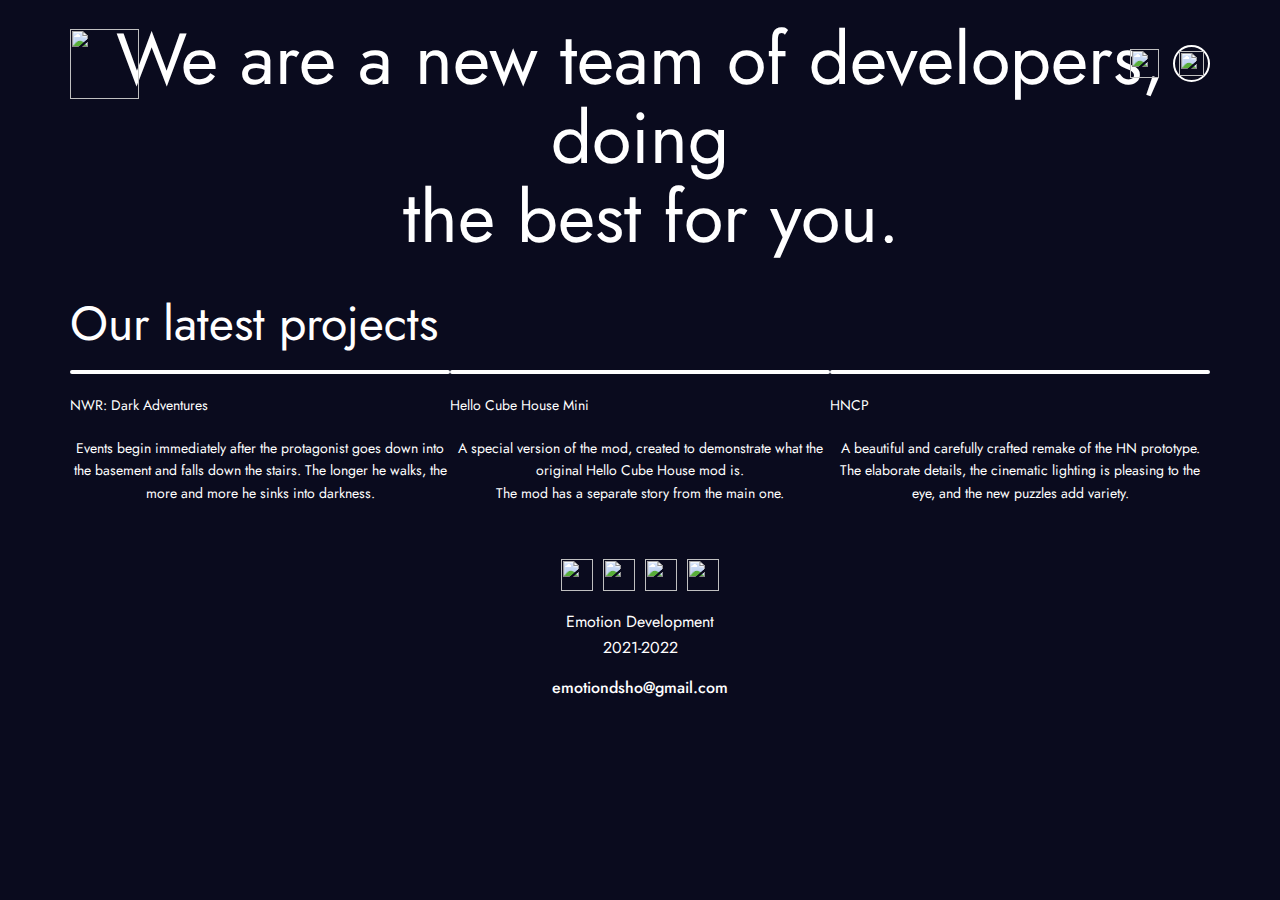
==== index.html @ 06f48c07 "Add files via upload" ====
<!DOCTYPE html>
<html style="font-size: 16px;" lang="ru-RU"><head>
    <meta name="viewport" content="width=device-width, initial-scale=1.0">
    <meta charset="utf-8">
    <meta name="keywords" content="​привет сосед, emotional development, emotion dev.,hello neighbor, эмоции, разработчик">
    <meta name="description" content="Emotion Development - ​это новая, но достойная команда разработчиков, которые делают всё лучшее для вас. Иконки, фан-игры, моды, мемы, красивый дизайн. И это начало. Мы будем совершенствоваться и стараться выполнить ваши пожелания">
    <title>Главная страница | Emotion Development |</title>
    <link rel="stylesheet" href="nicepage.css" media="screen">
<link rel="stylesheet" href="home.css" media="screen">
    <script class="u-script" type="text/javascript" src="jquery.js" "="" defer=""></script>
    <script class="u-script" type="text/javascript" src="nicepage.js" "="" defer=""></script>
    <meta name="generator" content="Nicepage 4.17.10, nicepage.com">
    <link rel="icon" href="images/favicon.svg">
    <link id="u-theme-google-font" rel="stylesheet" href="https://fonts.googleapis.com/css?family=Roboto:100,100i,300,300i,400,400i,500,500i,700,700i,900,900i|Jost:100,100i,200,200i,300,300i,400,400i,500,500i,600,600i,700,700i,800,800i,900,900i">
    <link id="u-page-google-font" rel="stylesheet" href="https://fonts.googleapis.com/css?family=Jost:100,100i,200,200i,300,300i,400,400i,500,500i,600,600i,700,700i,800,800i,900,900i">
    
    
    
    
    <script type="application/ld+json">{
		"@context": "http://schema.org",
		"@type": "Organization",
		"name": "Emotion Site Original",
		"sameAs": [
				"https://vk.com/emdev1",
				"https://www.youtube.com/channel/UCxdG49W7KeynDYzhjl24iug",
				"https://www.moddb.com/members/emotion-development",
				"https://t.me/dmitrymodder"
		]
}</script>
    <meta name="theme-color" content="#478ac9">
    <meta property="og:title" content="Главная страница | Emotion Development |">
    <meta property="og:description" content="Emotion Development - ​это новая, но достойная команда разработчиков, которые делают всё лучшее для вас. Иконки, фан-игры, моды, мемы, красивый дизайн. И это начало. Мы будем совершенствоваться и стараться выполнить ваши пожелания">
    <meta property="og:type" content="website">
  </head>
  <body data-home-page="home.html" data-home-page-title="home" class="u-body u-overlap u-overlap-contrast u-xl-mode" data-lang="ru"><header class="u-clearfix u-header" id="sec-0335"><div class="u-clearfix u-sheet u-valign-middle-md u-valign-middle-sm u-valign-middle-xs u-sheet-1">
        <img class="u-align-center-xs u-enable-responsive u-image u-image-contain u-image-default u-image-1" src="images/emotion_white.png" alt="" data-image-width="4723" data-image-height="4723" data-href="home.html" data-page-id="31382327">
        <nav class="u-align-left u-menu u-menu-one-level u-offcanvas u-menu-1" data-responsive-from="MD" data-submenu-level="on-click">
          <div class="menu-collapse" style="font-size: 1.25rem; letter-spacing: 0px; font-weight: 600;">
            <a class="u-button-style u-custom-active-border-color u-custom-active-color u-custom-border u-custom-border-color u-custom-border-radius u-custom-borders u-custom-color u-custom-hover-border-color u-custom-hover-color u-custom-left-right-menu-spacing u-custom-padding-bottom u-custom-text-active-color u-custom-text-color u-custom-text-hover-color u-custom-top-bottom-menu-spacing u-file-icon u-nav-link u-text-white u-file-icon-1" href="#">
              <img src="images/3669462-7024b5f0.png" alt="">
            </a>
          </div>
          <div class="u-custom-menu u-nav-container">
            <ul class="u-nav u-spacing-20 u-unstyled u-nav-1"><li class="u-nav-item"><a class="u-border-active-white u-border-hover-grey-15 u-button-style u-nav-link u-text-active-white u-text-hover-grey-15 u-text-white" href="home.html" style="padding: 8px 20px;">Main</a>
</li><li class="u-nav-item"><a class="u-border-active-white u-border-hover-grey-15 u-button-style u-nav-link u-text-active-white u-text-hover-grey-15 u-text-white" href="projects.html" style="padding: 8px 20px;">Projects</a>
</li><li class="u-nav-item"><a class="u-border-active-white u-border-hover-grey-15 u-button-style u-nav-link u-text-active-white u-text-hover-grey-15 u-text-white" href="gallery.html" style="padding: 8px 20px;">Gallery</a>
</li><li class="u-nav-item"><a class="u-border-active-white u-border-hover-grey-15 u-button-style u-nav-link u-text-active-white u-text-hover-grey-15 u-text-white" href="presskit.html" style="padding: 8px 20px;">PressKit</a>
</li><li class="u-nav-item"><a class="u-border-active-white u-border-hover-grey-15 u-button-style u-nav-link u-text-active-white u-text-hover-grey-15 u-text-white" href="about.html" style="padding: 8px 20px;">About Us</a>
</li></ul>
          </div>
          <div class="u-custom-menu u-nav-container-collapse">
            <div class="u-align-center u-container-style u-custom-color-4 u-inner-container-layout u-sidenav u-sidenav-1" data-offcanvas-width="414.2657">
              <div class="u-inner-container-layout u-sidenav-overflow">
                <div class="u-menu-close u-menu-close-1"></div>
                <ul class="u-align-center u-nav u-popupmenu-items u-spacing-14 u-unstyled u-nav-2"><li class="u-nav-item"><a class="u-button-style u-nav-link" href="home.html">Main</a>
</li><li class="u-nav-item"><a class="u-button-style u-nav-link" href="projects.html">Projects</a>
</li><li class="u-nav-item"><a class="u-button-style u-nav-link" href="gallery.html">Gallery</a>
</li><li class="u-nav-item"><a class="u-button-style u-nav-link" href="presskit.html">PressKit</a>
</li><li class="u-nav-item"><a class="u-button-style u-nav-link" href="about.html">About Us</a>
</li></ul>
                <img class="u-align-center-xs u-image u-image-contain u-image-default u-opacity u-opacity-0 u-preserve-proportions u-image-2" alt="" data-image-width="4723" data-image-height="4723" src="images/emotion_white.png"><span class="u-border-2 u-border-white u-file-icon u-icon u-icon-circle u-icon-1"><img src="images/4628635.png" alt=""></span><span class="u-file-icon u-icon u-icon-rectangle u-icon-2" data-href="https://emdev.cf"><img src="images/4628645.png" alt=""></span>
              </div>
            </div>
            <div class="u-menu-overlay"></div>
          </div>
        </nav><span class="u-border-2 u-border-white u-file-icon u-hidden-md u-hidden-sm u-hidden-xs u-icon u-icon-circle u-icon-3"><img src="images/4628635.png" alt=""></span><span class="u-file-icon u-hidden-md u-hidden-sm u-hidden-xs u-icon u-icon-rectangle u-icon-4" data-href="https://emdev.cf"><img src="images/4628645.png" alt=""></span>
      </div></header>
    <section class="u-align-center u-clearfix u-image u-shading u-section-1" src="" data-image-width="1530" data-image-height="833" id="sec-6d29">
      <div class="u-clearfix u-sheet u-sheet-1">
        <h1 class="u-text u-text-default u-text-white u-title u-text-1"> We are a new team of developers, doing<br>&nbsp;the best for you.
        </h1>
      </div>
    </section>
    <section class="u-clearfix u-image u-shading u-section-2" id="sec-89e2" data-image-width="620" data-image-height="322">
      <div class="u-clearfix u-sheet u-valign-middle u-sheet-1">
        <h1 class="u-align-center u-text u-text-default u-text-font u-text-white u-text-1">Our latest projects</h1>
        <div class="u-list u-list-1">
          <div class="u-repeater u-repeater-1">
            <div class="u-align-center u-container-style u-list-item u-repeater-item">
              <div class="u-container-layout u-similar-container u-container-layout-1">
                <img class="u-border-2 u-border-custom-color-5 u-expanded-width u-image u-image-round u-radius-25 u-image-1" src="images/HighresScreenshot00008-min.png" alt="" data-image-width="1917" data-image-height="966">
                <p class="u-small-text u-text u-text-default u-text-variant u-text-2">NWR: Dark Adventures</p>
                <p class="u-small-text u-text u-text-default u-text-variant u-text-3"> Events begin immediately after the protagonist goes down into the basement and falls down the stairs. The longer he walks, the more and more he sinks into darkness.</p>
              </div>
            </div>
            <div class="u-align-center u-container-style u-list-item u-repeater-item">
              <div class="u-container-layout u-similar-container u-container-layout-2">
                <img class="u-border-2 u-border-custom-color-5 u-expanded-width u-image u-image-round u-radius-25 u-image-2" src="images/k_bECh3vd3E.1.jpg" alt="" data-image-width="620" data-image-height="304">
                <p class="u-small-text u-text u-text-default u-text-variant u-text-4">Hello Cube House Mini</p>
                <p class="u-small-text u-text u-text-default u-text-variant u-text-5"> A special version of the mod, created to demonstrate what the original Hello Cube House mod is. <br>The mod has a separate story from the main one.<br>
                </p>
              </div>
            </div>
            <div class="u-align-center u-container-style u-list-item u-repeater-item">
              <div class="u-container-layout u-similar-container u-container-layout-3">
                <img class="u-border-2 u-border-custom-color-5 u-expanded-width u-image u-image-round u-radius-25 u-image-3" src="images/Bwb_jLxq9WM.jpg" alt="" data-image-width="620" data-image-height="310">
                <p class="u-small-text u-text u-text-default u-text-variant u-text-6">HNCP</p>
                <p class="u-small-text u-text u-text-default u-text-variant u-text-7"> A beautiful and carefully crafted remake of the HN prototype. The elaborate details, the cinematic lighting is pleasing to the eye, and the new puzzles add variety.</p>
              </div>
            </div>
          </div>
        </div>
      </div>
    </section>
    
    
    
    <footer class="u-align-center u-clearfix u-custom-color-4 u-footer u-footer" id="sec-d284"><div class="u-clearfix u-sheet u-sheet-1">
        <div class="u-social-icons u-spacing-10 u-social-icons-1">
          <a class="u-social-url" title="vk" target="_blank" href="https://vk.com/emdev1"><span class="u-file-icon u-icon u-social-facebook u-social-icon u-text-white u-icon-1"><img src="images/3670029-c7997261.png" alt=""></span>
          </a>
          <a class="u-social-url" title="YouTube" target="_blank" href="https://www.youtube.com/channel/UCxdG49W7KeynDYzhjl24iug"><span class="u-file-icon u-icon u-social-icon u-social-twitter u-text-white u-icon-2"><img src="images/3669688-ae1caf9d.png" alt=""></span>
          </a>
          <a class="u-social-url" title="ModDB" target="_blank" href="https://www.moddb.com/members/emotion-development"><span class="u-file-icon u-icon u-social-icon u-social-instagram u-text-white u-icon-3"><img src="images/3401263-6c079e1f.png" alt=""></span>
          </a>
          <a class="u-social-url" target="_blank" data-type="Telegram" title="Telegram" href="https://t.me/dmitrymodder"><span class="u-file-icon u-icon u-social-icon u-social-telegram u-text-white u-icon-4"><img src="images/2111710-b67a1967.png" alt=""></span>
          </a>
        </div>
        <p class="u-custom-font u-small-text u-text u-text-variant u-text-1">Emotion Development<br>2021-2022
        </p>
        <h5 class="u-text u-text-2">emotiondsho@gmail.com</h5>
      </div></footer>
  
</body></html>
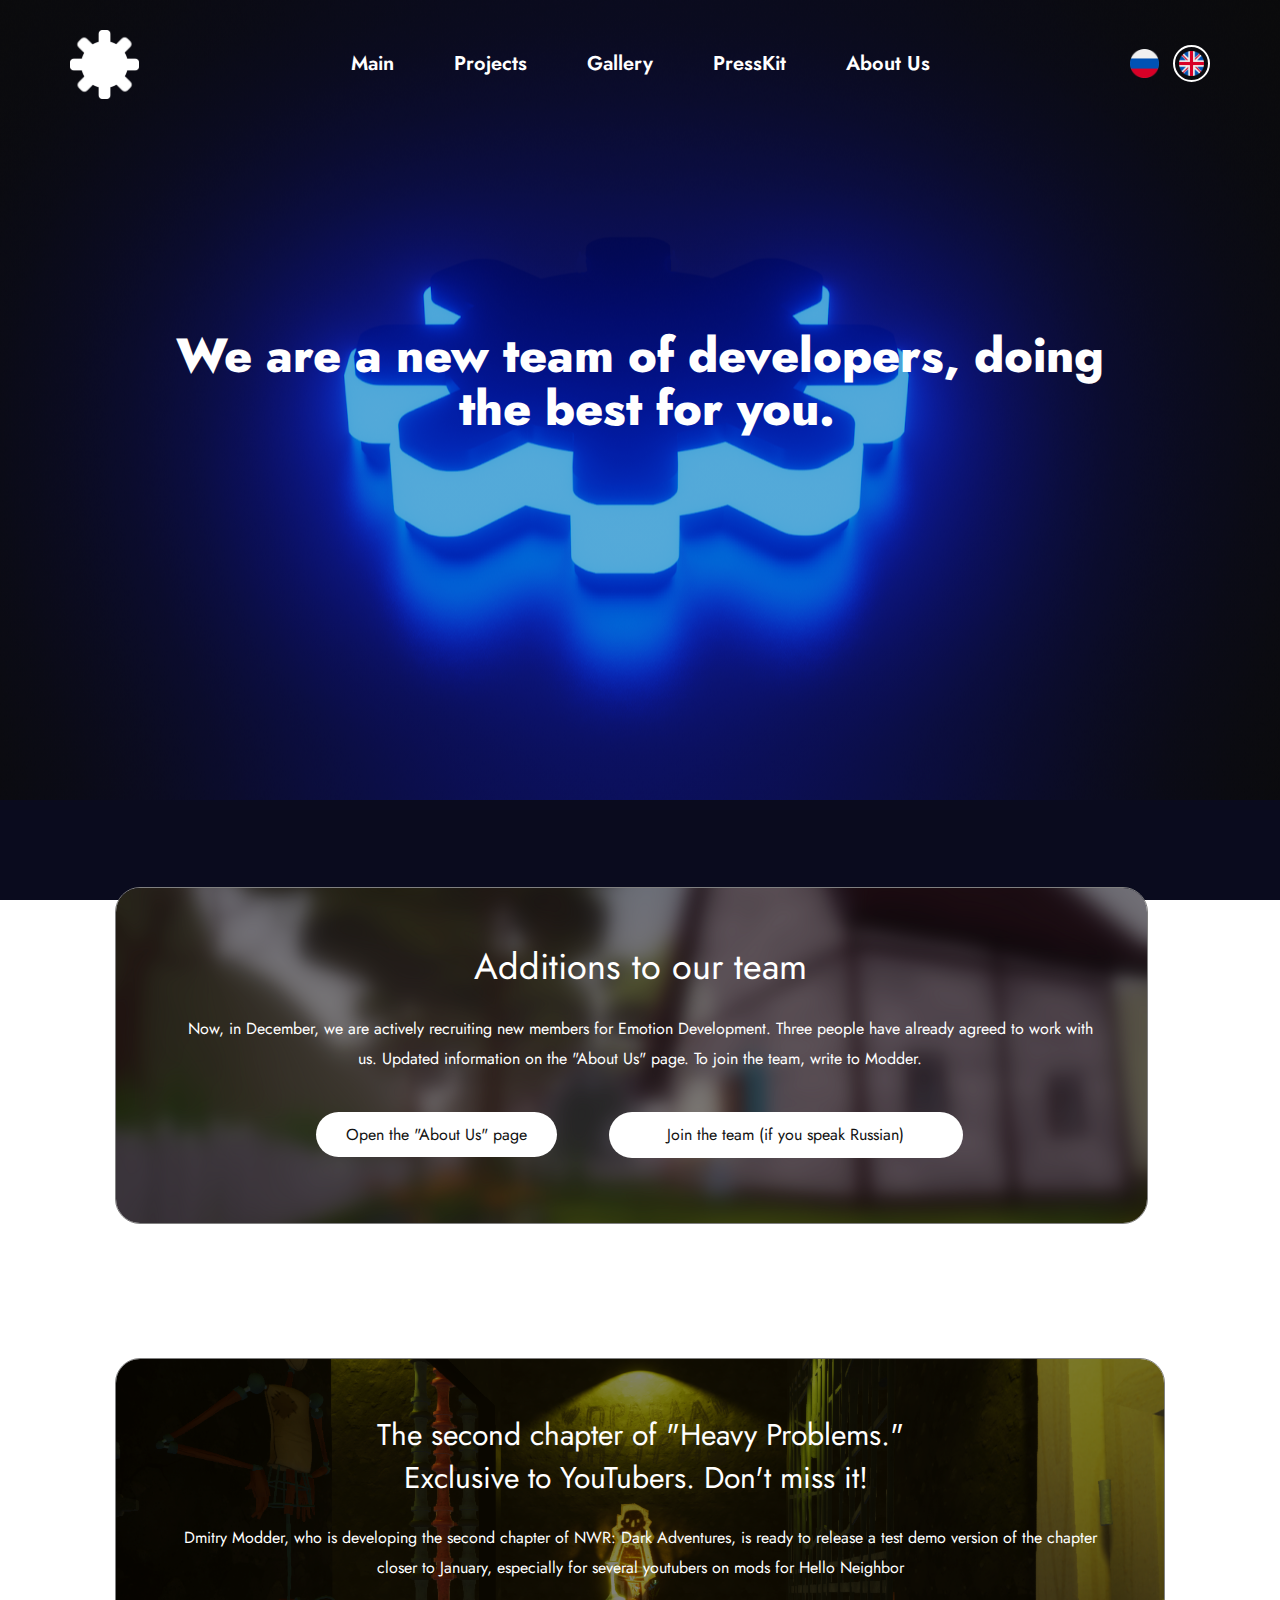
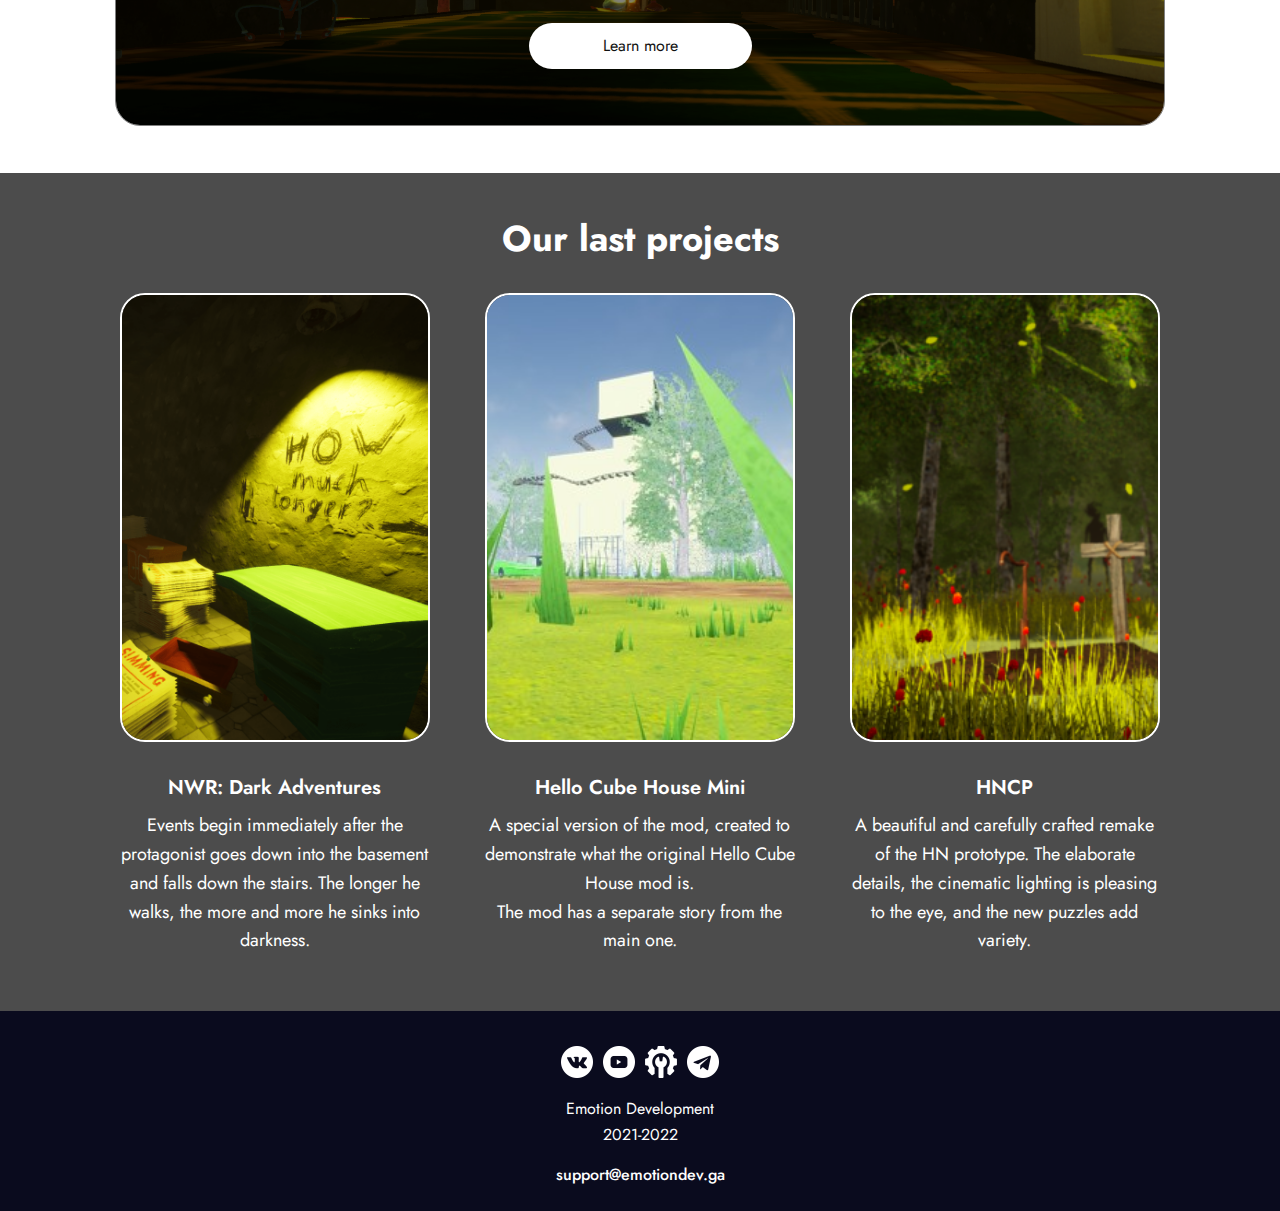
==== commit 6d25971e: "Add files via upload" ====
--- a/index.html
+++ b/index.html
@@ -1,10 +1,10 @@
-<!DOCTYPE html>
+﻿<!DOCTYPE html>
 <html style="font-size: 16px;" lang="ru-RU"><head>
     <meta name="viewport" content="width=device-width, initial-scale=1.0">
     <meta charset="utf-8">
     <meta name="keywords" content="​привет сосед, emotional development, emotion dev.,hello neighbor, эмоции, разработчик">
     <meta name="description" content="Emotion Development - ​это новая, но достойная команда разработчиков, которые делают всё лучшее для вас. Иконки, фан-игры, моды, мемы, красивый дизайн. И это начало. Мы будем совершенствоваться и стараться выполнить ваши пожелания">
-    <title>Главная страница | Emotion Development |</title>
+    <title>Main Page | Emotion Development |</title>
     <link rel="stylesheet" href="nicepage.css" media="screen">
 <link rel="stylesheet" href="home.css" media="screen">
     <script class="u-script" type="text/javascript" src="jquery.js" "="" defer=""></script>
@@ -13,6 +13,8 @@
     <link rel="icon" href="images/favicon.svg">
     <link id="u-theme-google-font" rel="stylesheet" href="https://fonts.googleapis.com/css?family=Roboto:100,100i,300,300i,400,400i,500,500i,700,700i,900,900i|Jost:100,100i,200,200i,300,300i,400,400i,500,500i,600,600i,700,700i,800,800i,900,900i">
     <link id="u-page-google-font" rel="stylesheet" href="https://fonts.googleapis.com/css?family=Jost:100,100i,200,200i,300,300i,400,400i,500,500i,600,600i,700,700i,800,800i,900,900i">
+    
+    
     
     
     
@@ -59,22 +61,51 @@
 </li><li class="u-nav-item"><a class="u-button-style u-nav-link" href="presskit.html">PressKit</a>
 </li><li class="u-nav-item"><a class="u-button-style u-nav-link" href="about.html">About Us</a>
 </li></ul>
-                <img class="u-align-center-xs u-image u-image-contain u-image-default u-opacity u-opacity-0 u-preserve-proportions u-image-2" alt="" data-image-width="4723" data-image-height="4723" src="images/emotion_white.png"><span class="u-border-2 u-border-white u-file-icon u-icon u-icon-circle u-icon-1"><img src="images/4628635.png" alt=""></span><span class="u-file-icon u-icon u-icon-rectangle u-icon-2" data-href="https://emdev.cf"><img src="images/4628645.png" alt=""></span>
+                <img class="u-align-center-xs u-image u-image-contain u-image-default u-opacity u-opacity-0 u-preserve-proportions u-image-2" alt="" data-image-width="4723" data-image-height="4723" src="images/emotion_white.png"><span class="u-border-2 u-border-white u-file-icon u-icon u-icon-circle u-icon-1"><img src="images/197374.png" alt=""></span><span class="u-file-icon u-icon u-icon-rectangle u-icon-2" data-href="https://emdev.cf"><img src="images/4628645.png" alt=""></span>
               </div>
             </div>
             <div class="u-menu-overlay"></div>
           </div>
-        </nav><span class="u-border-2 u-border-white u-file-icon u-hidden-md u-hidden-sm u-hidden-xs u-icon u-icon-circle u-icon-3"><img src="images/4628635.png" alt=""></span><span class="u-file-icon u-hidden-md u-hidden-sm u-hidden-xs u-icon u-icon-rectangle u-icon-4" data-href="https://emdev.cf"><img src="images/4628645.png" alt=""></span>
+        </nav><span class="u-border-2 u-border-white u-file-icon u-hidden-md u-hidden-sm u-hidden-xs u-icon u-icon-circle u-icon-3"><img src="images/197374.png" alt=""></span><span class="u-file-icon u-hidden-md u-hidden-sm u-hidden-xs u-icon u-icon-rectangle u-icon-4" data-href="https://emotiondev.cf"><img src="images/4628645.png" alt=""></span>
       </div></header>
-    <section class="u-align-center u-clearfix u-image u-shading u-section-1" src="" data-image-width="1530" data-image-height="833" id="sec-6d29">
+    <section class="u-align-center u-clearfix u-image u-shading u-section-1" src="" data-image-width="1280" data-image-height="831" id="sec-6d29">
       <div class="u-clearfix u-sheet u-sheet-1">
         <h1 class="u-text u-text-default u-text-white u-title u-text-1"> We are a new team of developers, doing<br>&nbsp;the best for you.
         </h1>
       </div>
     </section>
-    <section class="u-clearfix u-image u-shading u-section-2" id="sec-89e2" data-image-width="620" data-image-height="322">
+    <section class="u-clearfix u-section-2" id="sec-1d32">
       <div class="u-clearfix u-sheet u-valign-middle u-sheet-1">
-        <h1 class="u-align-center u-text u-text-default u-text-font u-text-white u-text-1">Our latest projects</h1>
+        <img class="u-border-1 u-border-custom-color-5 u-expanded-width-xs u-image u-image-round u-radius-25 u-image-1" src="images/banner_blur_expansion_emotion.png" alt="" data-image-width="1280" data-image-height="720">
+        <p class="u-align-center u-text u-text-white u-text-1">
+          <span style="font-size: 36px;"> Additions to our team</span>
+        </p>
+        <p class="u-align-center u-text u-text-white u-text-2">
+          <span style="font-size: 1rem;"></span>
+          <span style="font-size: 1rem;"> Now, in December, we are actively recruiting new members for Emotion Development. Three people have already agreed to work with us. Updated information on the "About Us" page. To join the team, write to Modder.</span>
+          <br>
+        </p>
+        <a href="about.html" data-page-id="1360204718" class="u-border-none u-btn u-btn-round u-button-style u-radius-50 u-white u-btn-1"> Open the "About Us" page</a>
+        <a href="https://t.me/dmitrymodder" class="u-border-none u-btn u-btn-round u-button-style u-radius-50 u-white u-btn-2" target="_blank"> Join the team (if you speak Russian)</a>
+      </div>
+    </section>
+    <section class="u-clearfix u-section-3" id="carousel_bbb4">
+      <div class="u-clearfix u-sheet u-valign-middle-lg u-valign-middle-md u-valign-middle-sm u-valign-middle-xl u-sheet-1">
+        <img class="u-border-1 u-border-custom-color-5 u-expanded-width-xs u-image u-image-round u-radius-25 u-image-1" src="images/HighresScreenshot000271.png" alt="" data-image-width="1637" data-image-height="1257">
+        <p class="u-align-center u-text u-text-white u-text-1">
+          <span style="font-size: 2.25rem;"></span>The second chapter of "Heavy Problems." <br>Exclusive to YouTubers. Don't miss it!&nbsp;<br>
+        </p>
+        <p class="u-align-center u-text u-text-white u-text-2">
+          <span style="font-size: 1rem;"></span>
+          <span style="font-size: 1rem;"> Dmitry Modder, who is developing the second chapter of NWR: Dark Adventures, is ready to release a test demo version of the chapter closer to January, especially for several youtubers on mods for Hello Neighbor</span>
+          <br>
+        </p>
+        <a href="nwrda-ch2-demo.html" class="u-border-none u-btn u-btn-round u-button-style u-radius-50 u-white u-btn-1"> Learn more</a>
+      </div>
+    </section>
+    <section class="u-clearfix u-image u-shading u-section-4" id="sec-89e2" data-image-width="620" data-image-height="322">
+      <div class="u-clearfix u-sheet u-valign-middle u-sheet-1">
+        <h1 class="u-align-center u-text u-text-default u-text-font u-text-white u-text-1">Our last projects</h1>
         <div class="u-list u-list-1">
           <div class="u-repeater u-repeater-1">
             <div class="u-align-center u-container-style u-list-item u-repeater-item">
@@ -94,7 +125,7 @@
             </div>
             <div class="u-align-center u-container-style u-list-item u-repeater-item">
               <div class="u-container-layout u-similar-container u-container-layout-3">
-                <img class="u-border-2 u-border-custom-color-5 u-expanded-width u-image u-image-round u-radius-25 u-image-3" src="images/Bwb_jLxq9WM.jpg" alt="" data-image-width="620" data-image-height="310">
+                <img class="u-border-2 u-border-custom-color-5 u-expanded-width u-image u-image-round u-radius-25 u-image-3" src="images/27.png" alt="" data-image-width="620" data-image-height="322">
                 <p class="u-small-text u-text u-text-default u-text-variant u-text-6">HNCP</p>
                 <p class="u-small-text u-text u-text-default u-text-variant u-text-7"> A beautiful and carefully crafted remake of the HN prototype. The elaborate details, the cinematic lighting is pleasing to the eye, and the new puzzles add variety.</p>
               </div>
@@ -119,7 +150,7 @@
         </div>
         <p class="u-custom-font u-small-text u-text u-text-variant u-text-1">Emotion Development<br>2021-2022
         </p>
-        <h5 class="u-text u-text-2">emotiondsho@gmail.com</h5>
+        <h5 class="u-text u-text-2">support@emotiondev.ga</h5>
       </div></footer>
   
 </body></html>--- a/nicepage.css
+++ b/nicepage.css
@@ -38506,7 +38506,7 @@
         --theme-sheet-width-xl: 1140px;
         --theme-sheet-width-lg: 940px;
         --theme-sheet-width-md: 720px;
-        --theme-sheet-width-sm: 540px;
+        --theme-sheet-width-sm: 340px;
         --theme-sheet-width-xs: 340px;
         
         
--- a/home.css
+++ b/home.css
@@ -0,0 +1,522 @@
+ .u-section-1 {
+  background-image: linear-gradient(0deg, rgba(0,0,0,0.15), rgba(0,0,0,0.15)), url("images/wal1dark.png");
+  background-position: 50% 50%;
+}
+
+.u-section-1 .u-sheet-1 {
+  min-height: 800px;
+}
+
+.u-section-1 .u-text-1 {
+  font-weight: 800;
+  font-size: 3rem;
+  margin: 330px auto 60px;
+}
+
+@media (max-width: 1199px) {
+  .u-section-1 .u-sheet-1 {
+    min-height: 660px;
+  }
+}
+
+@media (max-width: 991px) {
+  .u-section-1 .u-sheet-1 {
+    min-height: 506px;
+  }
+}
+
+@media (max-width: 767px) {
+  .u-section-1 .u-sheet-1 {
+    min-height: 380px;
+  }
+}
+
+@media (max-width: 575px) {
+  .u-section-1 .u-sheet-1 {
+    min-height: 702px;
+  }
+
+  .u-section-1 .u-text-1 {
+    font-size: 2.25rem;
+    width: auto;
+    margin-top: 273px;
+    margin-left: -17px;
+  }
+}.u-section-2 .u-sheet-1 {
+  min-height: 512px;
+}
+
+.u-section-2 .u-image-1 {
+  width: 1033px;
+  height: 337px;
+  filter: brightness(0.5);
+  margin: 60px auto 0 45px;
+}
+
+.u-section-2 .u-text-1 {
+  font-size: 1.875rem;
+  line-height: 1.4;
+  width: 841px;
+  margin: -283px auto 0;
+}
+
+.u-section-2 .u-text-2 {
+  font-size: 1.875rem;
+  line-height: 1;
+  margin: 17px 112px 0;
+}
+
+.u-section-2 .u-btn-1 {
+  background-image: none;
+  margin: 43px auto 0 246px;
+}
+
+.u-section-2 .u-btn-2 {
+  background-image: none;
+  margin: -45px auto 127px 539px;
+  padding: 10px 59px 10px 58px;
+}
+
+@media (max-width: 1199px) {
+  .u-section-2 .u-sheet-1 {
+    min-height: 482px;
+  }
+
+  .u-section-2 .u-image-1 {
+    width: 940px;
+    height: 307px;
+    margin-left: 0;
+  }
+
+  .u-section-2 .u-text-1 {
+    margin-top: -252px;
+    margin-left: 50px;
+    margin-right: 50px;
+  }
+
+  .u-section-2 .u-text-2 {
+    margin-left: 12px;
+    margin-right: 12px;
+  }
+
+  .u-section-2 .u-btn-1 {
+    margin-left: 218px;
+  }
+
+  .u-section-2 .u-btn-2 {
+    margin-left: 527px;
+  }
+}
+
+@media (max-width: 991px) {
+  .u-section-2 .u-sheet-1 {
+    min-height: 410px;
+  }
+
+  .u-section-2 .u-image-1 {
+    width: 720px;
+    height: 235px;
+  }
+
+  .u-section-2 .u-text-1 {
+    margin-top: -180px;
+    margin-left: 0;
+    margin-right: 0;
+    width: 720px;
+  }
+
+  .u-section-2 .u-text-2 {
+    margin-left: 0;
+    margin-right: 0;
+  }
+
+  .u-section-2 .u-btn-1 {
+    margin-left: 159px;
+  }
+
+  .u-section-2 .u-btn-2 {
+    margin-left: 366px;
+  }
+}
+
+@media (max-width: 767px) {
+  .u-section-2 .u-sheet-1 {
+    min-height: 351px;
+  }
+
+  .u-section-2 .u-image-1 {
+    width: 540px;
+    height: 176px;
+  }
+
+  .u-section-2 .u-text-1 {
+    margin-top: -121px;
+    width: 540px;
+  }
+
+  .u-section-2 .u-btn-1 {
+    margin-left: auto;
+  }
+
+  .u-section-2 .u-btn-2 {
+    margin-left: 0;
+  }
+}
+
+@media (max-width: 575px) {
+  .u-section-2 .u-sheet-1 {
+    min-height: 735px;
+  }
+
+  .u-section-2 .u-image-1 {
+    height: 639px;
+    margin-top: 48px;
+    margin-right: initial;
+    margin-left: initial;
+    width: auto;
+  }
+
+  .u-section-2 .u-text-1 {
+    width: auto;
+    margin-top: -542px;
+    margin-left: 23px;
+    margin-right: 23px;
+  }
+
+  .u-section-2 .u-text-2 {
+    width: auto;
+    margin-top: 10px;
+    margin-left: 13px;
+    margin-right: 13px;
+  }
+
+  .u-section-2 .u-btn-1 {
+    align-self: center;
+    margin-top: 117px;
+  }
+
+  .u-section-2 .u-btn-2 {
+    margin-top: -113px;
+    margin-left: auto;
+    margin-bottom: 236px;
+    padding-right: 20px;
+    padding-left: 19px;
+  }
+}.u-section-3 .u-sheet-1 {
+  min-height: 459px;
+}
+
+.u-section-3 .u-image-1 {
+  width: 1050px;
+  height: 368px;
+  filter: brightness(0.5);
+  margin: 46px auto 0;
+}
+
+.u-section-3 .u-text-1 {
+  font-size: 1.875rem;
+  line-height: 1.4;
+  width: 841px;
+  margin: -319px auto 0;
+}
+
+.u-section-3 .u-text-2 {
+  font-size: 1.875rem;
+  line-height: 1;
+  margin: 19px 112px 0;
+}
+
+.u-section-3 .u-btn-1 {
+  background-image: none;
+  margin: 45px auto 104px;
+  padding: 10px 74px;
+}
+
+@media (max-width: 1199px) {
+  .u-section-3 .u-sheet-1 {
+    min-height: 420px;
+  }
+
+  .u-section-3 .u-image-1 {
+    width: 940px;
+    height: 329px;
+  }
+
+  .u-section-3 .u-text-1 {
+    margin-top: -280px;
+    margin-left: 50px;
+    margin-right: 50px;
+  }
+
+  .u-section-3 .u-text-2 {
+    margin-left: 12px;
+    margin-right: 12px;
+  }
+}
+
+@media (max-width: 991px) {
+  .u-section-3 .u-sheet-1 {
+    min-height: 343px;
+  }
+
+  .u-section-3 .u-image-1 {
+    width: 720px;
+    height: 252px;
+  }
+
+  .u-section-3 .u-text-1 {
+    margin-top: -203px;
+    margin-left: 0;
+    margin-right: 0;
+    width: 720px;
+  }
+
+  .u-section-3 .u-text-2 {
+    margin-left: 0;
+    margin-right: 0;
+  }
+}
+
+@media (max-width: 767px) {
+  .u-section-3 .u-sheet-1 {
+    min-height: 280px;
+  }
+
+  .u-section-3 .u-image-1 {
+    width: 540px;
+    height: 189px;
+  }
+
+  .u-section-3 .u-text-1 {
+    margin-top: -140px;
+    width: 540px;
+  }
+}
+
+@media (max-width: 575px) {
+  .u-section-3 .u-sheet-1 {
+    min-height: 721px;
+  }
+
+  .u-section-3 .u-image-1 {
+    height: 606px;
+    margin-right: initial;
+    margin-left: initial;
+    width: auto;
+  }
+
+  .u-section-3 .u-text-1 {
+    width: auto;
+    margin-top: -548px;
+    margin-left: 23px;
+    margin-right: 23px;
+  }
+
+  .u-section-3 .u-text-2 {
+    width: auto;
+    margin-top: 23px;
+    margin-left: 13px;
+    margin-right: 13px;
+  }
+
+  .u-section-3 .u-btn-1 {
+    margin-top: 69px;
+    margin-bottom: 60px;
+  }
+} .u-section-4 {
+  background-image: linear-gradient(0deg, rgba(0,0,0,0.7), rgba(0,0,0,0.7)), url("np://user.desktop.nicepage.com/Site_57606639/images/27.png?rand=75f6");
+  background-position: 50% 50%;
+}
+
+.u-section-4 .u-sheet-1 {
+  min-height: 838px;
+}
+
+.u-section-4 .u-text-1 {
+  font-weight: 700;
+  font-size: 2.25rem;
+  margin: 35px auto 0;
+}
+
+.u-section-4 .u-list-1 {
+  width: 1060px;
+  margin: 25px auto 35px 40px;
+}
+
+.u-section-4 .u-repeater-1 {
+  min-height: 469px;
+  grid-template-columns: calc(33.3333% - 23.3333px) calc(33.3333% - 23.3333px) calc(33.3333% - 23.3333px);
+  grid-gap: 35px 35px;
+}
+
+.u-section-4 .u-container-layout-1 {
+  padding: 10px;
+}
+
+.u-section-4 .u-image-1 {
+  height: 449px;
+  object-position: 72.96% 50%;
+  margin-top: 0;
+  margin-bottom: 0;
+}
+
+.u-section-4 .u-text-2 {
+  font-weight: 600;
+  font-size: 1.25rem;
+  margin: 30px auto 0;
+}
+
+.u-section-4 .u-text-3 {
+  font-size: 1.125rem;
+  margin: 7px auto 0;
+}
+
+.u-section-4 .u-container-layout-2 {
+  padding: 10px;
+}
+
+.u-section-4 .u-image-2 {
+  height: 449px;
+  object-position: 54.79% 50%;
+  margin-top: 0;
+  margin-bottom: 0;
+}
+
+.u-section-4 .u-text-4 {
+  font-weight: 600;
+  font-size: 1.25rem;
+  margin: 30px auto 0;
+}
+
+.u-section-4 .u-text-5 {
+  font-size: 1.125rem;
+  margin: 7px auto 0;
+}
+
+.u-section-4 .u-container-layout-3 {
+  padding: 10px;
+}
+
+.u-section-4 .u-image-3 {
+  height: 449px;
+  object-position: 31.27% 50%;
+  margin-top: 0;
+  margin-bottom: 0;
+}
+
+.u-section-4 .u-text-6 {
+  font-weight: 600;
+  font-size: 1.25rem;
+  margin: 30px auto 0;
+}
+
+.u-section-4 .u-text-7 {
+  font-size: 1.125rem;
+  margin: 7px auto 0;
+}
+
+@media (max-width: 1199px) {
+  .u-section-4 .u-sheet-1 {
+    min-height: 691px;
+  }
+
+  .u-section-4 .u-list-1 {
+    width: 940px;
+    margin-left: 0;
+  }
+
+  .u-section-4 .u-repeater-1 {
+    min-height: 416px;
+  }
+
+  .u-section-4 .u-image-1 {
+    height: 395px;
+  }
+
+  .u-section-4 .u-image-2 {
+    height: 395px;
+  }
+
+  .u-section-4 .u-image-3 {
+    height: 395px;
+  }
+}
+
+@media (max-width: 991px) {
+  .u-section-4 .u-sheet-1 {
+    min-height: 529px;
+  }
+
+  .u-section-4 .u-list-1 {
+    width: 720px;
+  }
+
+  .u-section-4 .u-repeater-1 {
+    min-height: 956px;
+    grid-template-columns: calc(50% - 17.5px) calc(50% - 17.5px);
+  }
+
+  .u-section-4 .u-image-1 {
+    height: 458px;
+  }
+
+  .u-section-4 .u-image-2 {
+    height: 458px;
+  }
+
+  .u-section-4 .u-image-3 {
+    height: 458px;
+  }
+}
+
+@media (max-width: 767px) {
+  .u-section-4 .u-sheet-1 {
+    min-height: 397px;
+  }
+
+  .u-section-4 .u-list-1 {
+    width: 540px;
+  }
+
+  .u-section-4 .u-repeater-1 {
+    grid-template-columns: 100%;
+  }
+
+  .u-section-4 .u-image-1 {
+    height: 700px;
+  }
+
+  .u-section-4 .u-image-2 {
+    height: 700px;
+  }
+
+  .u-section-4 .u-image-3 {
+    height: 700px;
+  }
+}
+
+@media (max-width: 575px) {
+  .u-section-4 .u-sheet-1 {
+    min-height: 250px;
+  }
+
+  .u-section-4 .u-text-1 {
+    font-size: 1.875rem;
+  }
+
+  .u-section-4 .u-list-1 {
+    width: 340px;
+  }
+
+  .u-section-4 .u-image-1 {
+    height: 431px;
+  }
+
+  .u-section-4 .u-image-2 {
+    height: 431px;
+  }
+
+  .u-section-4 .u-image-3 {
+    height: 431px;
+  }
+}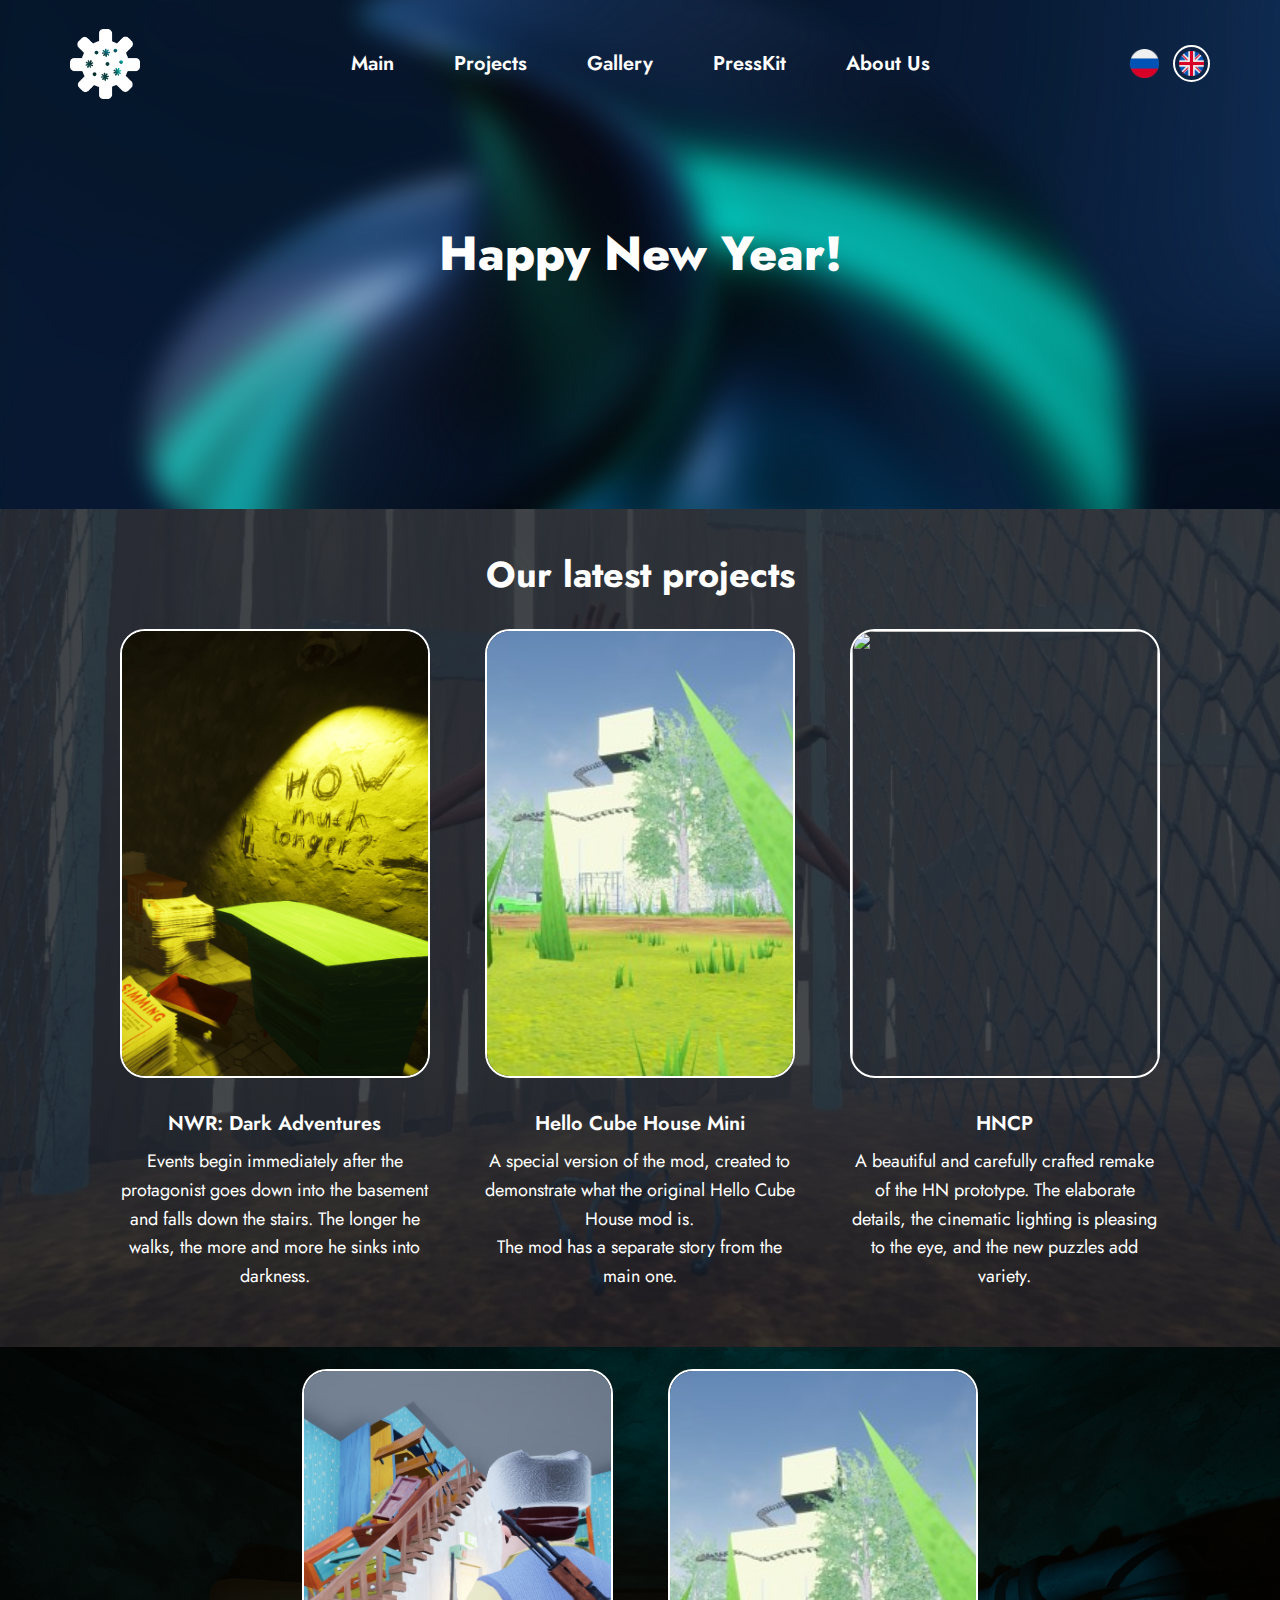
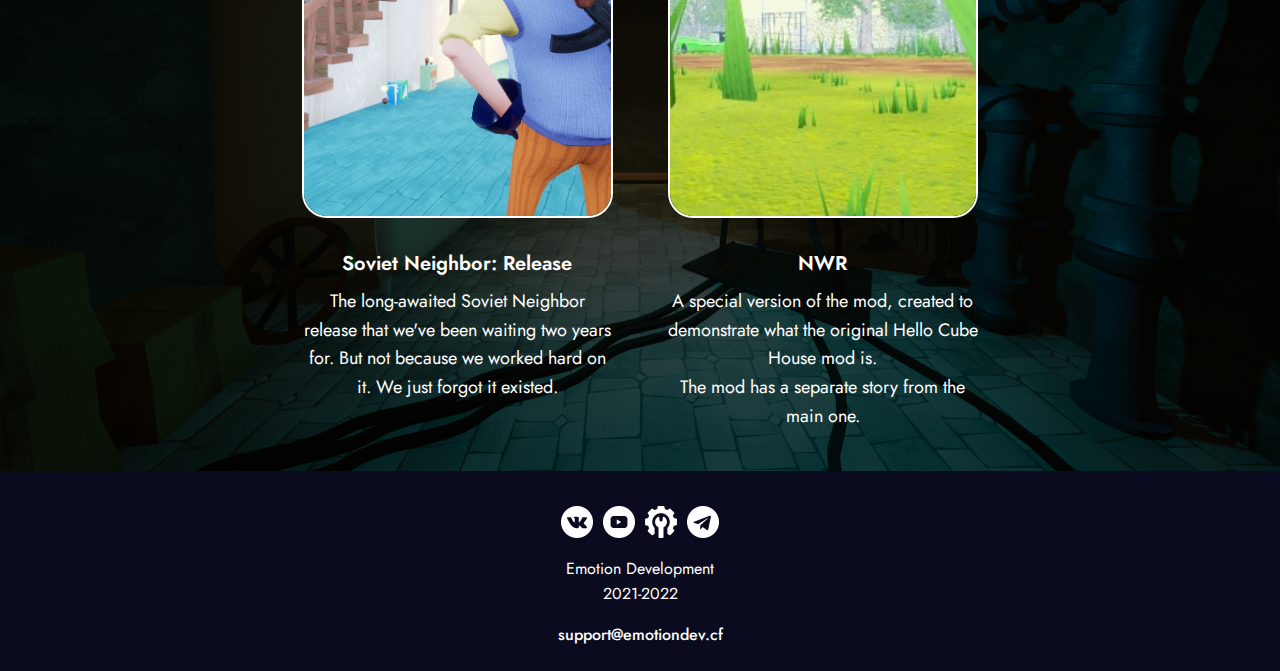
==== commit cebe259c: "Add files via upload" ====
--- a/index.html
+++ b/index.html
@@ -1,19 +1,19 @@
-﻿<!DOCTYPE html>
+<!DOCTYPE html>
 <html style="font-size: 16px;" lang="ru-RU"><head>
     <meta name="viewport" content="width=device-width, initial-scale=1.0">
     <meta charset="utf-8">
     <meta name="keywords" content="​привет сосед, emotional development, emotion dev.,hello neighbor, эмоции, разработчик">
-    <meta name="description" content="Emotion Development - ​это новая, но достойная команда разработчиков, которые делают всё лучшее для вас. Иконки, фан-игры, моды, мемы, красивый дизайн. И это начало. Мы будем совершенствоваться и стараться выполнить ваши пожелания">
+    <meta name="description" content="Emotion Development - is ​a new but worthy team of developers who make the best for you. Icons, fan games, mods, memes, beautiful design. And that's a start. We will improve and try to fulfill your wishes.">
     <title>Main Page | Emotion Development |</title>
     <link rel="stylesheet" href="nicepage.css" media="screen">
 <link rel="stylesheet" href="home.css" media="screen">
     <script class="u-script" type="text/javascript" src="jquery.js" "="" defer=""></script>
     <script class="u-script" type="text/javascript" src="nicepage.js" "="" defer=""></script>
     <meta name="generator" content="Nicepage 4.17.10, nicepage.com">
+    
     <link rel="icon" href="images/favicon.svg">
     <link id="u-theme-google-font" rel="stylesheet" href="https://fonts.googleapis.com/css?family=Roboto:100,100i,300,300i,400,400i,500,500i,700,700i,900,900i|Jost:100,100i,200,200i,300,300i,400,400i,500,500i,600,600i,700,700i,800,800i,900,900i">
     <link id="u-page-google-font" rel="stylesheet" href="https://fonts.googleapis.com/css?family=Jost:100,100i,200,200i,300,300i,400,400i,500,500i,600,600i,700,700i,800,800i,900,900i">
-    
     
     
     
@@ -31,12 +31,12 @@
 		]
 }</script>
     <meta name="theme-color" content="#478ac9">
-    <meta property="og:title" content="Главная страница | Emotion Development |">
-    <meta property="og:description" content="Emotion Development - ​это новая, но достойная команда разработчиков, которые делают всё лучшее для вас. Иконки, фан-игры, моды, мемы, красивый дизайн. И это начало. Мы будем совершенствоваться и стараться выполнить ваши пожелания">
+    <meta property="og:title" content="Main Page | Emotion Development |">
+    <meta property="og:description" content="Emotion Development - is ​a new but worthy team of developers who make the best for you. Icons, fan games, mods, memes, beautiful design. And that's a start. We will improve and try to fulfill your wishes.">
     <meta property="og:type" content="website">
   </head>
-  <body data-home-page="home.html" data-home-page-title="home" class="u-body u-overlap u-overlap-contrast u-xl-mode" data-lang="ru"><header class="u-clearfix u-header" id="sec-0335"><div class="u-clearfix u-sheet u-valign-middle-md u-valign-middle-sm u-valign-middle-xs u-sheet-1">
-        <img class="u-align-center-xs u-enable-responsive u-image u-image-contain u-image-default u-image-1" src="images/emotion_white.png" alt="" data-image-width="4723" data-image-height="4723" data-href="home.html" data-page-id="31382327">
+  <body data-home-page="home.html" data-home-page-title="home" class="u-body u-overlap u-overlap-contrast u-xl-mode" data-lang="ru"><header class="u-clearfix u-header" id="sec-0335"><div class="u-clearfix u-sheet u-valign-middle-md u-valign-middle-sm u-sheet-1">
+        <img class="u-align-center-xs u-enable-responsive u-image u-image-contain u-image-default u-image-1" src="images/emotion_fluent_winter_compact.svg" alt="" data-image-width="778" data-image-height="779" data-href="home.html" data-page-id="31382327">
         <nav class="u-align-left u-menu u-menu-one-level u-offcanvas u-menu-1" data-responsive-from="MD" data-submenu-level="on-click">
           <div class="menu-collapse" style="font-size: 1.25rem; letter-spacing: 0px; font-weight: 600;">
             <a class="u-button-style u-custom-active-border-color u-custom-active-color u-custom-border u-custom-border-color u-custom-border-radius u-custom-borders u-custom-color u-custom-hover-border-color u-custom-hover-color u-custom-left-right-menu-spacing u-custom-padding-bottom u-custom-text-active-color u-custom-text-color u-custom-text-hover-color u-custom-top-bottom-menu-spacing u-file-icon u-nav-link u-text-white u-file-icon-1" href="#">
@@ -68,44 +68,14 @@
           </div>
         </nav><span class="u-border-2 u-border-white u-file-icon u-hidden-md u-hidden-sm u-hidden-xs u-icon u-icon-circle u-icon-3"><img src="images/197374.png" alt=""></span><span class="u-file-icon u-hidden-md u-hidden-sm u-hidden-xs u-icon u-icon-rectangle u-icon-4" data-href="https://emotiondev.cf"><img src="images/4628645.png" alt=""></span>
       </div></header>
-    <section class="u-align-center u-clearfix u-image u-shading u-section-1" src="" data-image-width="1280" data-image-height="831" id="sec-6d29">
-      <div class="u-clearfix u-sheet u-sheet-1">
-        <h1 class="u-text u-text-default u-text-white u-title u-text-1"> We are a new team of developers, doing<br>&nbsp;the best for you.
-        </h1>
+    <section class="u-align-center u-clearfix u-image u-shading u-section-1" src="" data-image-width="4400" data-image-height="2477" id="sec-6d29">
+      <div class="u-clearfix u-sheet u-valign-middle-xs u-sheet-1">
+        <h1 class="u-text u-text-default u-text-white u-title u-text-1">Happy New Year!</h1>
       </div>
     </section>
-    <section class="u-clearfix u-section-2" id="sec-1d32">
+    <section class="u-clearfix u-image u-shading u-section-2" id="sec-89e2" data-image-width="1194" data-image-height="775">
       <div class="u-clearfix u-sheet u-valign-middle u-sheet-1">
-        <img class="u-border-1 u-border-custom-color-5 u-expanded-width-xs u-image u-image-round u-radius-25 u-image-1" src="images/banner_blur_expansion_emotion.png" alt="" data-image-width="1280" data-image-height="720">
-        <p class="u-align-center u-text u-text-white u-text-1">
-          <span style="font-size: 36px;"> Additions to our team</span>
-        </p>
-        <p class="u-align-center u-text u-text-white u-text-2">
-          <span style="font-size: 1rem;"></span>
-          <span style="font-size: 1rem;"> Now, in December, we are actively recruiting new members for Emotion Development. Three people have already agreed to work with us. Updated information on the "About Us" page. To join the team, write to Modder.</span>
-          <br>
-        </p>
-        <a href="about.html" data-page-id="1360204718" class="u-border-none u-btn u-btn-round u-button-style u-radius-50 u-white u-btn-1"> Open the "About Us" page</a>
-        <a href="https://t.me/dmitrymodder" class="u-border-none u-btn u-btn-round u-button-style u-radius-50 u-white u-btn-2" target="_blank"> Join the team (if you speak Russian)</a>
-      </div>
-    </section>
-    <section class="u-clearfix u-section-3" id="carousel_bbb4">
-      <div class="u-clearfix u-sheet u-valign-middle-lg u-valign-middle-md u-valign-middle-sm u-valign-middle-xl u-sheet-1">
-        <img class="u-border-1 u-border-custom-color-5 u-expanded-width-xs u-image u-image-round u-radius-25 u-image-1" src="images/HighresScreenshot000271.png" alt="" data-image-width="1637" data-image-height="1257">
-        <p class="u-align-center u-text u-text-white u-text-1">
-          <span style="font-size: 2.25rem;"></span>The second chapter of "Heavy Problems." <br>Exclusive to YouTubers. Don't miss it!&nbsp;<br>
-        </p>
-        <p class="u-align-center u-text u-text-white u-text-2">
-          <span style="font-size: 1rem;"></span>
-          <span style="font-size: 1rem;"> Dmitry Modder, who is developing the second chapter of NWR: Dark Adventures, is ready to release a test demo version of the chapter closer to January, especially for several youtubers on mods for Hello Neighbor</span>
-          <br>
-        </p>
-        <a href="nwrda-ch2-demo.html" class="u-border-none u-btn u-btn-round u-button-style u-radius-50 u-white u-btn-1"> Learn more</a>
-      </div>
-    </section>
-    <section class="u-clearfix u-image u-shading u-section-4" id="sec-89e2" data-image-width="620" data-image-height="322">
-      <div class="u-clearfix u-sheet u-valign-middle u-sheet-1">
-        <h1 class="u-align-center u-text u-text-default u-text-font u-text-white u-text-1">Our last projects</h1>
+        <h1 class="u-align-center u-text u-text-default u-text-font u-text-white u-text-1">Our latest projects</h1>
         <div class="u-list u-list-1">
           <div class="u-repeater u-repeater-1">
             <div class="u-align-center u-container-style u-list-item u-repeater-item">
@@ -125,9 +95,32 @@
             </div>
             <div class="u-align-center u-container-style u-list-item u-repeater-item">
               <div class="u-container-layout u-similar-container u-container-layout-3">
-                <img class="u-border-2 u-border-custom-color-5 u-expanded-width u-image u-image-round u-radius-25 u-image-3" src="images/27.png" alt="" data-image-width="620" data-image-height="322">
+                <img class="u-border-2 u-border-custom-color-5 u-expanded-width u-image u-image-round u-radius-25 u-image-3" src="images/Bwb_jLxq9WM.jpg" alt="" data-image-width="620" data-image-height="310">
                 <p class="u-small-text u-text u-text-default u-text-variant u-text-6">HNCP</p>
                 <p class="u-small-text u-text u-text-default u-text-variant u-text-7"> A beautiful and carefully crafted remake of the HN prototype. The elaborate details, the cinematic lighting is pleasing to the eye, and the new puzzles add variety.</p>
+              </div>
+            </div>
+          </div>
+        </div>
+      </div>
+    </section>
+    <section class="u-clearfix u-image u-shading u-section-3" id="carousel_25c3" data-image-width="1920" data-image-height="969">
+      <div class="u-clearfix u-sheet u-sheet-1">
+        <div class="u-list u-list-1">
+          <div class="u-repeater u-repeater-1">
+            <div class="u-align-center u-container-style u-list-item u-repeater-item">
+              <div class="u-container-layout u-similar-container u-container-layout-1">
+                <img class="u-border-2 u-border-custom-color-5 u-expanded-width u-image u-image-round u-radius-25 u-image-1" src="images/_9-0xXvXOIs.jpg" alt="" data-image-width="1701" data-image-height="944">
+                <p class="u-small-text u-text u-text-default u-text-variant u-text-1">Soviet Neighbor: Release</p>
+                <p class="u-small-text u-text u-text-default u-text-variant u-text-2"> The long-awaited Soviet Neighbor release that we've been waiting two years for. But not because we worked hard on it. We just forgot it existed.</p>
+              </div>
+            </div>
+            <div class="u-align-center u-container-style u-list-item u-repeater-item">
+              <div class="u-container-layout u-similar-container u-container-layout-2">
+                <img class="u-border-2 u-border-custom-color-5 u-expanded-width u-image u-image-round u-radius-25 u-image-2" src="images/k_bECh3vd3E.1.jpg" alt="" data-image-width="620" data-image-height="304">
+                <p class="u-small-text u-text u-text-default u-text-variant u-text-3">NWR</p>
+                <p class="u-small-text u-text u-text-default u-text-variant u-text-4"> A special version of the mod, created to demonstrate what the original Hello Cube House mod is. <br>The mod has a separate story from the main one.<br>
+                </p>
               </div>
             </div>
           </div>
@@ -150,7 +143,9 @@
         </div>
         <p class="u-custom-font u-small-text u-text u-text-variant u-text-1">Emotion Development<br>2021-2022
         </p>
-        <h5 class="u-text u-text-2">support@emotiondev.ga</h5>
+        <h5 class="u-text u-text-2">
+          <a class="u-active-none u-border-none u-btn u-button-link u-button-style u-hover-none u-none u-text-white u-btn-1" href="mailto:support@emotiondev.cf">support@emotiondev.cf</a>
+        </h5>
       </div></footer>
   
 </body></html>--- a/nicepage.css
+++ b/nicepage.css
@@ -38506,7 +38506,7 @@
         --theme-sheet-width-xl: 1140px;
         --theme-sheet-width-lg: 940px;
         --theme-sheet-width-md: 720px;
-        --theme-sheet-width-sm: 340px;
+        --theme-sheet-width-sm: 540px;
         --theme-sheet-width-xs: 340px;
         
         
@@ -38815,7 +38815,7 @@
 }
 
 .u-header .u-image-1 {
-  width: 69px;
+  width: 70px;
   height: 70px;
   margin: 29px auto 0 0;
 }
@@ -38893,6 +38893,7 @@
 
   .u-header .u-image-1 {
     width: 70px;
+    height: 70px;
     margin-top: 37px;
     margin-left: 20px;
   }
@@ -38945,7 +38946,7 @@
 }
 @media (max-width: 575px) {
   .u-header .u-sheet-1 {
-    min-height: 98px;
+    min-height: 105px;
   }
 
   .u-header .u-image-1 {
@@ -38955,9 +38956,9 @@
   }
 
   .u-header .u-menu-1 {
-    margin-top: -57px;
-    margin-right: 11px;
-    margin-bottom: 31px;
+    margin-top: -55px;
+    margin-right: 0;
+    margin-bottom: 29px;
   }
 
   .u-header .u-sidenav-1 {
@@ -39028,6 +39029,11 @@
   width: 298px;
   margin: 18px auto 27px;
 }
+
+.u-footer .u-btn-1 {
+  background-image: none;
+  padding: 0;
+}
 @media (max-width: 1199px) {
   .u-footer .u-social-icons-1 {
     width: 158px;
@@ -39057,6 +39063,7 @@
   }
 }
 
+ /*begin-variables custom-site-css*/style.css?v=2/*end-variables custom-site-css*/
  /*begin-variables base-font-size*/ 
  html { font-size: 16px; }
  /*end-variables base-font-size*/--- a/home.css
+++ b/home.css
@@ -1,522 +1,371 @@
  .u-section-1 {
-  background-image: linear-gradient(0deg, rgba(0,0,0,0.15), rgba(0,0,0,0.15)), url("images/wal1dark.png");
+  background-image: linear-gradient(0deg, rgba(0,0,0,0.15), rgba(0,0,0,0.15)), url("images/emotion_fluent_blurred.png");
   background-position: 50% 50%;
 }
 
 .u-section-1 .u-sheet-1 {
-  min-height: 800px;
+  min-height: 508px;
 }
 
 .u-section-1 .u-text-1 {
   font-weight: 800;
   font-size: 3rem;
-  margin: 330px auto 60px;
+  margin: 228px auto;
 }
 
 @media (max-width: 1199px) {
   .u-section-1 .u-sheet-1 {
-    min-height: 660px;
+    min-height: 419px;
   }
 }
 
 @media (max-width: 991px) {
   .u-section-1 .u-sheet-1 {
-    min-height: 506px;
+    min-height: 321px;
   }
 }
 
 @media (max-width: 767px) {
   .u-section-1 .u-sheet-1 {
-    min-height: 380px;
+    min-height: 241px;
   }
 }
 
 @media (max-width: 575px) {
   .u-section-1 .u-sheet-1 {
-    min-height: 702px;
+    min-height: 382px;
   }
 
   .u-section-1 .u-text-1 {
     font-size: 2.25rem;
     width: auto;
-    margin-top: 273px;
-    margin-left: -17px;
-  }
-}.u-section-2 .u-sheet-1 {
-  min-height: 512px;
-}
-
-.u-section-2 .u-image-1 {
-  width: 1033px;
-  height: 337px;
-  filter: brightness(0.5);
-  margin: 60px auto 0 45px;
+    margin: 60px 18px;
+  }
+} .u-section-2 {
+  background-image: linear-gradient(0deg, rgba(0,0,0,0.7), rgba(0,0,0,0.7)), url("images/acRqNiFd1JZ1U6LUBtFxTppqaYTjjMC5h0VCwJGqmEXt6K1SJ-XksYkEpHL1QHERfJ-O-__NVC3z2Ke5N92jM-SX.jpg");
+  background-position: 50% 50%;
+}
+
+.u-section-2 .u-sheet-1 {
+  min-height: 838px;
 }
 
 .u-section-2 .u-text-1 {
-  font-size: 1.875rem;
-  line-height: 1.4;
-  width: 841px;
-  margin: -283px auto 0;
-}
-
-.u-section-2 .u-text-2 {
-  font-size: 1.875rem;
-  line-height: 1;
-  margin: 17px 112px 0;
-}
-
-.u-section-2 .u-btn-1 {
-  background-image: none;
-  margin: 43px auto 0 246px;
-}
-
-.u-section-2 .u-btn-2 {
-  background-image: none;
-  margin: -45px auto 127px 539px;
-  padding: 10px 59px 10px 58px;
-}
-
-@media (max-width: 1199px) {
-  .u-section-2 .u-sheet-1 {
-    min-height: 482px;
-  }
-
-  .u-section-2 .u-image-1 {
-    width: 940px;
-    height: 307px;
-    margin-left: 0;
-  }
-
-  .u-section-2 .u-text-1 {
-    margin-top: -252px;
-    margin-left: 50px;
-    margin-right: 50px;
-  }
-
-  .u-section-2 .u-text-2 {
-    margin-left: 12px;
-    margin-right: 12px;
-  }
-
-  .u-section-2 .u-btn-1 {
-    margin-left: 218px;
-  }
-
-  .u-section-2 .u-btn-2 {
-    margin-left: 527px;
-  }
-}
-
-@media (max-width: 991px) {
-  .u-section-2 .u-sheet-1 {
-    min-height: 410px;
-  }
-
-  .u-section-2 .u-image-1 {
-    width: 720px;
-    height: 235px;
-  }
-
-  .u-section-2 .u-text-1 {
-    margin-top: -180px;
-    margin-left: 0;
-    margin-right: 0;
-    width: 720px;
-  }
-
-  .u-section-2 .u-text-2 {
-    margin-left: 0;
-    margin-right: 0;
-  }
-
-  .u-section-2 .u-btn-1 {
-    margin-left: 159px;
-  }
-
-  .u-section-2 .u-btn-2 {
-    margin-left: 366px;
-  }
-}
-
-@media (max-width: 767px) {
-  .u-section-2 .u-sheet-1 {
-    min-height: 351px;
-  }
-
-  .u-section-2 .u-image-1 {
-    width: 540px;
-    height: 176px;
-  }
-
-  .u-section-2 .u-text-1 {
-    margin-top: -121px;
-    width: 540px;
-  }
-
-  .u-section-2 .u-btn-1 {
-    margin-left: auto;
-  }
-
-  .u-section-2 .u-btn-2 {
-    margin-left: 0;
-  }
-}
-
-@media (max-width: 575px) {
-  .u-section-2 .u-sheet-1 {
-    min-height: 735px;
-  }
-
-  .u-section-2 .u-image-1 {
-    height: 639px;
-    margin-top: 48px;
-    margin-right: initial;
-    margin-left: initial;
-    width: auto;
-  }
-
-  .u-section-2 .u-text-1 {
-    width: auto;
-    margin-top: -542px;
-    margin-left: 23px;
-    margin-right: 23px;
-  }
-
-  .u-section-2 .u-text-2 {
-    width: auto;
-    margin-top: 10px;
-    margin-left: 13px;
-    margin-right: 13px;
-  }
-
-  .u-section-2 .u-btn-1 {
-    align-self: center;
-    margin-top: 117px;
-  }
-
-  .u-section-2 .u-btn-2 {
-    margin-top: -113px;
-    margin-left: auto;
-    margin-bottom: 236px;
-    padding-right: 20px;
-    padding-left: 19px;
-  }
-}.u-section-3 .u-sheet-1 {
-  min-height: 459px;
-}
-
-.u-section-3 .u-image-1 {
-  width: 1050px;
-  height: 368px;
-  filter: brightness(0.5);
-  margin: 46px auto 0;
-}
-
-.u-section-3 .u-text-1 {
-  font-size: 1.875rem;
-  line-height: 1.4;
-  width: 841px;
-  margin: -319px auto 0;
-}
-
-.u-section-3 .u-text-2 {
-  font-size: 1.875rem;
-  line-height: 1;
-  margin: 19px 112px 0;
-}
-
-.u-section-3 .u-btn-1 {
-  background-image: none;
-  margin: 45px auto 104px;
-  padding: 10px 74px;
-}
-
-@media (max-width: 1199px) {
-  .u-section-3 .u-sheet-1 {
-    min-height: 420px;
-  }
-
-  .u-section-3 .u-image-1 {
-    width: 940px;
-    height: 329px;
-  }
-
-  .u-section-3 .u-text-1 {
-    margin-top: -280px;
-    margin-left: 50px;
-    margin-right: 50px;
-  }
-
-  .u-section-3 .u-text-2 {
-    margin-left: 12px;
-    margin-right: 12px;
-  }
-}
-
-@media (max-width: 991px) {
-  .u-section-3 .u-sheet-1 {
-    min-height: 343px;
-  }
-
-  .u-section-3 .u-image-1 {
-    width: 720px;
-    height: 252px;
-  }
-
-  .u-section-3 .u-text-1 {
-    margin-top: -203px;
-    margin-left: 0;
-    margin-right: 0;
-    width: 720px;
-  }
-
-  .u-section-3 .u-text-2 {
-    margin-left: 0;
-    margin-right: 0;
-  }
-}
-
-@media (max-width: 767px) {
-  .u-section-3 .u-sheet-1 {
-    min-height: 280px;
-  }
-
-  .u-section-3 .u-image-1 {
-    width: 540px;
-    height: 189px;
-  }
-
-  .u-section-3 .u-text-1 {
-    margin-top: -140px;
-    width: 540px;
-  }
-}
-
-@media (max-width: 575px) {
-  .u-section-3 .u-sheet-1 {
-    min-height: 721px;
-  }
-
-  .u-section-3 .u-image-1 {
-    height: 606px;
-    margin-right: initial;
-    margin-left: initial;
-    width: auto;
-  }
-
-  .u-section-3 .u-text-1 {
-    width: auto;
-    margin-top: -548px;
-    margin-left: 23px;
-    margin-right: 23px;
-  }
-
-  .u-section-3 .u-text-2 {
-    width: auto;
-    margin-top: 23px;
-    margin-left: 13px;
-    margin-right: 13px;
-  }
-
-  .u-section-3 .u-btn-1 {
-    margin-top: 69px;
-    margin-bottom: 60px;
-  }
-} .u-section-4 {
-  background-image: linear-gradient(0deg, rgba(0,0,0,0.7), rgba(0,0,0,0.7)), url("np://user.desktop.nicepage.com/Site_57606639/images/27.png?rand=75f6");
-  background-position: 50% 50%;
-}
-
-.u-section-4 .u-sheet-1 {
-  min-height: 838px;
-}
-
-.u-section-4 .u-text-1 {
   font-weight: 700;
   font-size: 2.25rem;
   margin: 35px auto 0;
 }
 
-.u-section-4 .u-list-1 {
+.u-section-2 .u-list-1 {
   width: 1060px;
   margin: 25px auto 35px 40px;
 }
 
-.u-section-4 .u-repeater-1 {
+.u-section-2 .u-repeater-1 {
   min-height: 469px;
   grid-template-columns: calc(33.3333% - 23.3333px) calc(33.3333% - 23.3333px) calc(33.3333% - 23.3333px);
   grid-gap: 35px 35px;
 }
 
-.u-section-4 .u-container-layout-1 {
-  padding: 10px;
-}
-
-.u-section-4 .u-image-1 {
+.u-section-2 .u-container-layout-1 {
+  padding: 10px;
+}
+
+.u-section-2 .u-image-1 {
   height: 449px;
   object-position: 72.96% 50%;
   margin-top: 0;
   margin-bottom: 0;
 }
 
-.u-section-4 .u-text-2 {
-  font-weight: 600;
-  font-size: 1.25rem;
-  margin: 30px auto 0;
-}
-
-.u-section-4 .u-text-3 {
-  font-size: 1.125rem;
-  margin: 7px auto 0;
-}
-
-.u-section-4 .u-container-layout-2 {
-  padding: 10px;
-}
-
-.u-section-4 .u-image-2 {
+.u-section-2 .u-text-2 {
+  font-weight: 600;
+  font-size: 1.25rem;
+  margin: 30px auto 0;
+}
+
+.u-section-2 .u-text-3 {
+  font-size: 1.125rem;
+  margin: 7px auto 0;
+}
+
+.u-section-2 .u-container-layout-2 {
+  padding: 10px;
+}
+
+.u-section-2 .u-image-2 {
   height: 449px;
   object-position: 54.79% 50%;
   margin-top: 0;
   margin-bottom: 0;
 }
 
-.u-section-4 .u-text-4 {
-  font-weight: 600;
-  font-size: 1.25rem;
-  margin: 30px auto 0;
-}
-
-.u-section-4 .u-text-5 {
-  font-size: 1.125rem;
-  margin: 7px auto 0;
-}
-
-.u-section-4 .u-container-layout-3 {
-  padding: 10px;
-}
-
-.u-section-4 .u-image-3 {
+.u-section-2 .u-text-4 {
+  font-weight: 600;
+  font-size: 1.25rem;
+  margin: 30px auto 0;
+}
+
+.u-section-2 .u-text-5 {
+  font-size: 1.125rem;
+  margin: 7px auto 0;
+}
+
+.u-section-2 .u-container-layout-3 {
+  padding: 10px;
+}
+
+.u-section-2 .u-image-3 {
   height: 449px;
   object-position: 31.27% 50%;
   margin-top: 0;
   margin-bottom: 0;
 }
 
-.u-section-4 .u-text-6 {
-  font-weight: 600;
-  font-size: 1.25rem;
-  margin: 30px auto 0;
-}
-
-.u-section-4 .u-text-7 {
+.u-section-2 .u-text-6 {
+  font-weight: 600;
+  font-size: 1.25rem;
+  margin: 30px auto 0;
+}
+
+.u-section-2 .u-text-7 {
   font-size: 1.125rem;
   margin: 7px auto 0;
 }
 
 @media (max-width: 1199px) {
-  .u-section-4 .u-sheet-1 {
+  .u-section-2 .u-sheet-1 {
     min-height: 691px;
   }
 
-  .u-section-4 .u-list-1 {
+  .u-section-2 .u-list-1 {
     width: 940px;
     margin-left: 0;
   }
 
-  .u-section-4 .u-repeater-1 {
+  .u-section-2 .u-repeater-1 {
     min-height: 416px;
   }
 
-  .u-section-4 .u-image-1 {
+  .u-section-2 .u-image-1 {
     height: 395px;
   }
 
-  .u-section-4 .u-image-2 {
+  .u-section-2 .u-image-2 {
     height: 395px;
   }
 
-  .u-section-4 .u-image-3 {
+  .u-section-2 .u-image-3 {
     height: 395px;
   }
 }
 
 @media (max-width: 991px) {
-  .u-section-4 .u-sheet-1 {
+  .u-section-2 .u-sheet-1 {
     min-height: 529px;
   }
 
-  .u-section-4 .u-list-1 {
+  .u-section-2 .u-list-1 {
     width: 720px;
   }
 
-  .u-section-4 .u-repeater-1 {
+  .u-section-2 .u-repeater-1 {
     min-height: 956px;
     grid-template-columns: calc(50% - 17.5px) calc(50% - 17.5px);
   }
 
-  .u-section-4 .u-image-1 {
+  .u-section-2 .u-image-1 {
     height: 458px;
   }
 
-  .u-section-4 .u-image-2 {
+  .u-section-2 .u-image-2 {
     height: 458px;
   }
 
-  .u-section-4 .u-image-3 {
+  .u-section-2 .u-image-3 {
     height: 458px;
   }
 }
 
 @media (max-width: 767px) {
-  .u-section-4 .u-sheet-1 {
+  .u-section-2 .u-sheet-1 {
     min-height: 397px;
   }
 
-  .u-section-4 .u-list-1 {
+  .u-section-2 .u-list-1 {
     width: 540px;
   }
 
-  .u-section-4 .u-repeater-1 {
+  .u-section-2 .u-repeater-1 {
     grid-template-columns: 100%;
   }
 
-  .u-section-4 .u-image-1 {
+  .u-section-2 .u-image-1 {
     height: 700px;
   }
 
-  .u-section-4 .u-image-2 {
+  .u-section-2 .u-image-2 {
     height: 700px;
   }
 
-  .u-section-4 .u-image-3 {
+  .u-section-2 .u-image-3 {
     height: 700px;
   }
 }
 
 @media (max-width: 575px) {
-  .u-section-4 .u-sheet-1 {
+  .u-section-2 .u-sheet-1 {
     min-height: 250px;
   }
 
-  .u-section-4 .u-text-1 {
+  .u-section-2 .u-text-1 {
     font-size: 1.875rem;
   }
 
-  .u-section-4 .u-list-1 {
+  .u-section-2 .u-list-1 {
     width: 340px;
   }
 
-  .u-section-4 .u-image-1 {
+  .u-section-2 .u-image-1 {
     height: 431px;
   }
 
-  .u-section-4 .u-image-2 {
+  .u-section-2 .u-image-2 {
     height: 431px;
   }
 
-  .u-section-4 .u-image-3 {
+  .u-section-2 .u-image-3 {
     height: 431px;
   }
-}+} .u-section-3 {
+  background-image: linear-gradient(0deg, rgba(0,0,0,0.7), rgba(0,0,0,0.7)), url("images/HighresScreenshot00011-min.png");
+  background-position: 50% 50%;
+}
+
+.u-section-3 .u-sheet-1 {
+  min-height: 720px;
+}
+
+.u-section-3 .u-list-1 {
+  width: 696px;
+  margin: 12px auto 30px;
+}
+
+.u-section-3 .u-repeater-1 {
+  min-height: 678px;
+  grid-template-columns: calc(50% - 17.5px) calc(50% - 17.5px);
+  grid-gap: 35px 35px;
+}
+
+.u-section-3 .u-container-layout-1 {
+  padding: 10px;
+}
+
+.u-section-3 .u-image-1 {
+  height: 449px;
+  object-position: 72.96% 50%;
+  margin-top: 0;
+  margin-bottom: 0;
+}
+
+.u-section-3 .u-text-1 {
+  font-weight: 600;
+  font-size: 1.25rem;
+  margin: 30px auto 0;
+}
+
+.u-section-3 .u-text-2 {
+  font-size: 1.125rem;
+  margin: 7px auto 0;
+}
+
+.u-section-3 .u-container-layout-2 {
+  padding: 10px;
+}
+
+.u-section-3 .u-image-2 {
+  height: 449px;
+  object-position: 54.79% 50%;
+  margin-top: 0;
+  margin-bottom: 0;
+}
+
+.u-section-3 .u-text-3 {
+  font-weight: 600;
+  font-size: 1.25rem;
+  margin: 30px auto 0;
+}
+
+.u-section-3 .u-text-4 {
+  font-size: 1.125rem;
+  margin: 7px auto 0;
+}
+
+@media (max-width: 1199px) {
+  .u-section-3 .u-sheet-1 {
+    min-height: 594px;
+  }
+
+  .u-section-3 .u-repeater-1 {
+    grid-template-columns: calc(33.3333% - 23.3333px) calc(33.3333% - 23.3333px) calc(33.3333% - 23.3333px);
+  }
+}
+
+@media (max-width: 991px) {
+  .u-section-3 .u-sheet-1 {
+    min-height: 455px;
+  }
+
+  .u-section-3 .u-repeater-1 {
+    min-height: 1381px;
+    grid-template-columns: calc(50% - 17.5px) calc(50% - 17.5px);
+  }
+
+  .u-section-3 .u-image-1 {
+    height: 925px;
+  }
+
+  .u-section-3 .u-image-2 {
+    height: 925px;
+  }
+}
+
+@media (max-width: 767px) {
+  .u-section-3 .u-sheet-1 {
+    min-height: 341px;
+  }
+
+  .u-section-3 .u-list-1 {
+    width: 540px;
+  }
+
+  .u-section-3 .u-repeater-1 {
+    grid-template-columns: 100%;
+  }
+
+  .u-section-3 .u-image-1 {
+    height: 712px;
+  }
+
+  .u-section-3 .u-image-2 {
+    height: 712px;
+  }
+}
+
+@media (max-width: 575px) {
+  .u-section-3 .u-sheet-1 {
+    min-height: 215px;
+  }
+
+  .u-section-3 .u-list-1 {
+    width: 340px;
+  }
+
+  .u-section-3 .u-image-1 {
+    height: 438px;
+  }
+
+  .u-section-3 .u-image-2 {
+    height: 438px;
+  }
+}style.css?v=2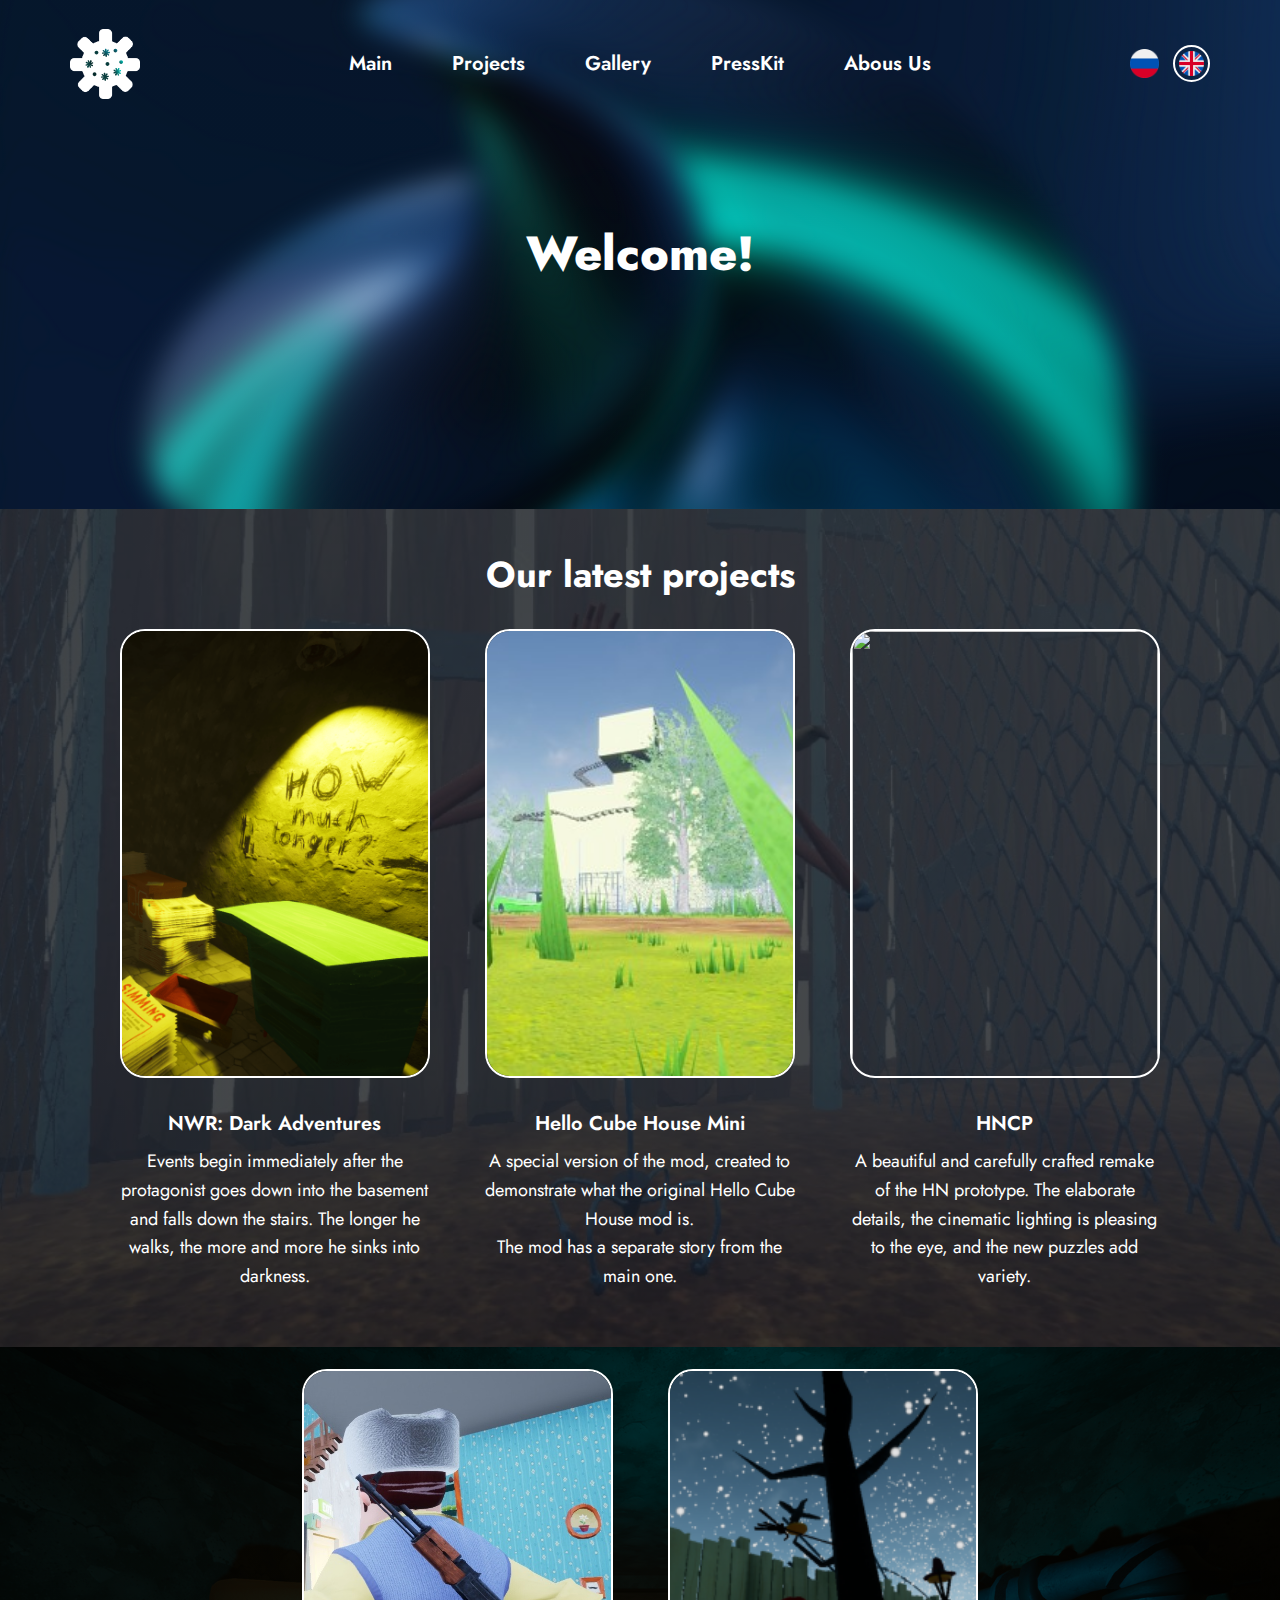
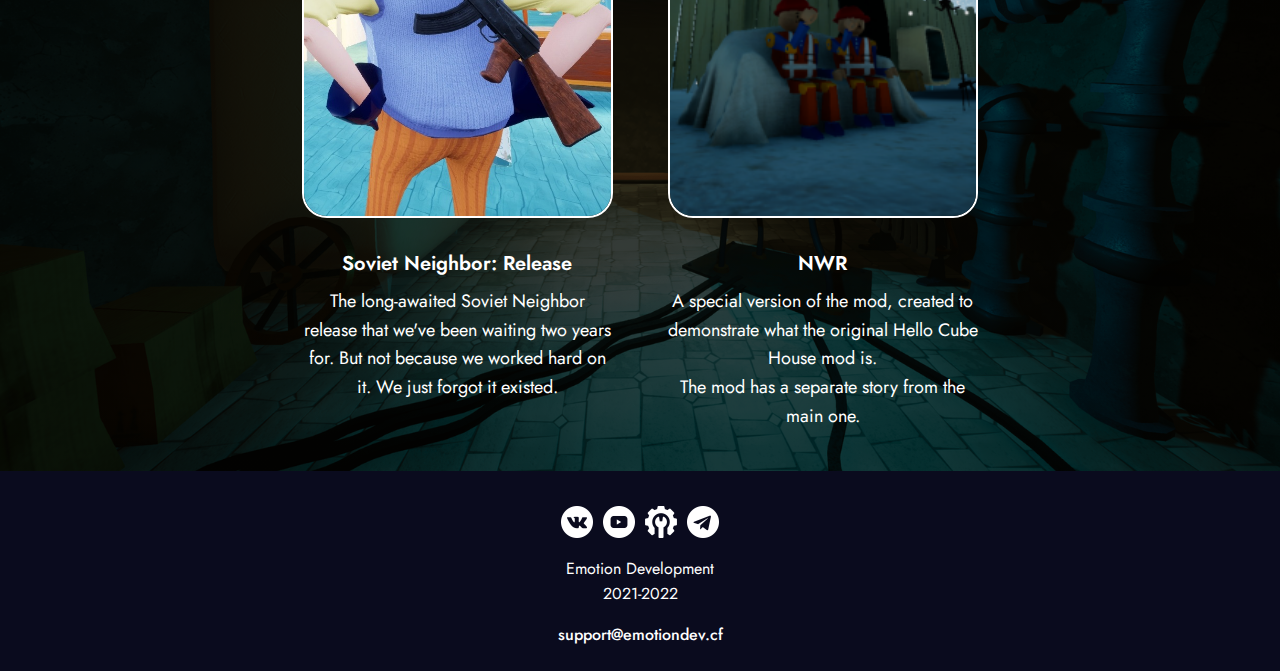
==== commit e5a29866: "Update index.html" ====
--- a/index.html
+++ b/index.html
@@ -3,13 +3,14 @@
     <meta name="viewport" content="width=device-width, initial-scale=1.0">
     <meta charset="utf-8">
     <meta name="keywords" content="​привет сосед, emotional development, emotion dev.,hello neighbor, эмоции, разработчик">
-    <meta name="description" content="Emotion Development - is ​a new but worthy team of developers who make the best for you. Icons, fan games, mods, memes, beautiful design. And that's a start. We will improve and try to fulfill your wishes.">
-    <title>Main Page | Emotion Development |</title>
+    <meta name="description" content="Emotion Development - a new but worthy team of developers who make the best for you. Icons, fan games, mods, memes, beautiful design. And that's a start. We will improve and try to fulfill your wishes.">
+    <title>Main page | Emotion Development |</title>
     <link rel="stylesheet" href="nicepage.css" media="screen">
 <link rel="stylesheet" href="home.css" media="screen">
-    <script class="u-script" type="text/javascript" src="jquery.js" "="" defer=""></script>
-    <script class="u-script" type="text/javascript" src="nicepage.js" "="" defer=""></script>
-    <meta name="generator" content="Nicepage 4.17.10, nicepage.com">
+    <script class="u-script" type="text/javascript" src="jquery.js" defer=""></script>
+    <script class="u-script" type="text/javascript" src="nicepage.js" defer=""></script>
+    <meta name="generator" content="Nicepage 5.2.4, nicepage.com">
+    <meta name="referrer" content="origin">
     
     <link rel="icon" href="images/favicon.svg">
     <link id="u-theme-google-font" rel="stylesheet" href="https://fonts.googleapis.com/css?family=Roboto:100,100i,300,300i,400,400i,500,500i,700,700i,900,900i|Jost:100,100i,200,200i,300,300i,400,400i,500,500i,600,600i,700,700i,800,800i,900,900i">
@@ -31,12 +32,12 @@
 		]
 }</script>
     <meta name="theme-color" content="#478ac9">
-    <meta property="og:title" content="Main Page | Emotion Development |">
-    <meta property="og:description" content="Emotion Development - is ​a new but worthy team of developers who make the best for you. Icons, fan games, mods, memes, beautiful design. And that's a start. We will improve and try to fulfill your wishes.">
+    <meta property="og:title" content="Main page | Emotion Development |">
+    <meta property="og:description" content="Emotion Development - a new but worthy team of developers who make the best for you. Icons, fan games, mods, memes, beautiful design. And that's a start. We will improve and try to fulfill your wishes.">
     <meta property="og:type" content="website">
   </head>
   <body data-home-page="home.html" data-home-page-title="home" class="u-body u-overlap u-overlap-contrast u-xl-mode" data-lang="ru"><header class="u-clearfix u-header" id="sec-0335"><div class="u-clearfix u-sheet u-valign-middle-md u-valign-middle-sm u-sheet-1">
-        <img class="u-align-center-xs u-enable-responsive u-image u-image-contain u-image-default u-image-1" src="images/emotion_fluent_winter_compact.svg" alt="" data-image-width="778" data-image-height="779" data-href="home.html" data-page-id="31382327">
+        <img class="u-align-center-xs u-enable-responsive u-image u-image-contain u-image-default u-image-1" src="images/emotion_fluent_winter_compact.svg" alt="" data-image-width="778" data-image-height="779" data-href="home.html">
         <nav class="u-align-left u-menu u-menu-one-level u-offcanvas u-menu-1" data-responsive-from="MD" data-submenu-level="on-click">
           <div class="menu-collapse" style="font-size: 1.25rem; letter-spacing: 0px; font-weight: 600;">
             <a class="u-button-style u-custom-active-border-color u-custom-active-color u-custom-border u-custom-border-color u-custom-border-radius u-custom-borders u-custom-color u-custom-hover-border-color u-custom-hover-color u-custom-left-right-menu-spacing u-custom-padding-bottom u-custom-text-active-color u-custom-text-color u-custom-text-hover-color u-custom-top-bottom-menu-spacing u-file-icon u-nav-link u-text-white u-file-icon-1" href="#">
@@ -48,7 +49,7 @@
 </li><li class="u-nav-item"><a class="u-border-active-white u-border-hover-grey-15 u-button-style u-nav-link u-text-active-white u-text-hover-grey-15 u-text-white" href="projects.html" style="padding: 8px 20px;">Projects</a>
 </li><li class="u-nav-item"><a class="u-border-active-white u-border-hover-grey-15 u-button-style u-nav-link u-text-active-white u-text-hover-grey-15 u-text-white" href="gallery.html" style="padding: 8px 20px;">Gallery</a>
 </li><li class="u-nav-item"><a class="u-border-active-white u-border-hover-grey-15 u-button-style u-nav-link u-text-active-white u-text-hover-grey-15 u-text-white" href="presskit.html" style="padding: 8px 20px;">PressKit</a>
-</li><li class="u-nav-item"><a class="u-border-active-white u-border-hover-grey-15 u-button-style u-nav-link u-text-active-white u-text-hover-grey-15 u-text-white" href="about.html" style="padding: 8px 20px;">About Us</a>
+</li><li class="u-nav-item"><a class="u-border-active-white u-border-hover-grey-15 u-button-style u-nav-link u-text-active-white u-text-hover-grey-15 u-text-white" href="about.html" style="padding: 8px 20px;">Abous Us</a>
 </li></ul>
           </div>
           <div class="u-custom-menu u-nav-container-collapse">
@@ -59,9 +60,9 @@
 </li><li class="u-nav-item"><a class="u-button-style u-nav-link" href="projects.html">Projects</a>
 </li><li class="u-nav-item"><a class="u-button-style u-nav-link" href="gallery.html">Gallery</a>
 </li><li class="u-nav-item"><a class="u-button-style u-nav-link" href="presskit.html">PressKit</a>
-</li><li class="u-nav-item"><a class="u-button-style u-nav-link" href="about.html">About Us</a>
+</li><li class="u-nav-item"><a class="u-button-style u-nav-link" href="about.html">Abous Us</a>
 </li></ul>
-                <img class="u-align-center-xs u-image u-image-contain u-image-default u-opacity u-opacity-0 u-preserve-proportions u-image-2" alt="" data-image-width="4723" data-image-height="4723" src="images/emotion_white.png"><span class="u-border-2 u-border-white u-file-icon u-icon u-icon-circle u-icon-1"><img src="images/197374.png" alt=""></span><span class="u-file-icon u-icon u-icon-rectangle u-icon-2" data-href="https://emdev.cf"><img src="images/4628645.png" alt=""></span>
+                <img class="u-align-center-xs u-image u-image-contain u-image-default u-opacity u-opacity-0 u-preserve-proportions u-image-2" alt="" data-image-width="4723" data-image-height="4723" src="images/emotion_white.png"><span class="u-border-2 u-border-white u-file-icon u-icon u-icon-circle u-icon-1"><img src="images/197374.png" alt=""></span><span class="u-file-icon u-icon u-icon-rectangle u-icon-2" data-href="https://emotiondev.cf"><img src="images/4628645.png" alt=""></span>
               </div>
             </div>
             <div class="u-menu-overlay"></div>
@@ -70,7 +71,7 @@
       </div></header>
     <section class="u-align-center u-clearfix u-image u-shading u-section-1" src="" data-image-width="4400" data-image-height="2477" id="sec-6d29">
       <div class="u-clearfix u-sheet u-valign-middle-xs u-sheet-1">
-        <h1 class="u-text u-text-default u-text-white u-title u-text-1">Happy New Year!</h1>
+        <h1 class="u-text u-text-default u-text-white u-title u-text-1">Welcome!</h1>
       </div>
     </section>
     <section class="u-clearfix u-image u-shading u-section-2" id="sec-89e2" data-image-width="1194" data-image-height="775">
@@ -89,7 +90,7 @@
               <div class="u-container-layout u-similar-container u-container-layout-2">
                 <img class="u-border-2 u-border-custom-color-5 u-expanded-width u-image u-image-round u-radius-25 u-image-2" src="images/k_bECh3vd3E.1.jpg" alt="" data-image-width="620" data-image-height="304">
                 <p class="u-small-text u-text u-text-default u-text-variant u-text-4">Hello Cube House Mini</p>
-                <p class="u-small-text u-text u-text-default u-text-variant u-text-5"> A special version of the mod, created to demonstrate what the original Hello Cube House mod is. <br>The mod has a separate story from the main one.<br>
+                <p class="u-small-text u-text u-text-default u-text-variant u-text-5"> A special version of the mod, created to demonstrate what the original Hello Cube House mod is.<br>The mod has a separate story from the main one.<br>
                 </p>
               </div>
             </div>
@@ -110,16 +111,16 @@
           <div class="u-repeater u-repeater-1">
             <div class="u-align-center u-container-style u-list-item u-repeater-item">
               <div class="u-container-layout u-similar-container u-container-layout-1">
-                <img class="u-border-2 u-border-custom-color-5 u-expanded-width u-image u-image-round u-radius-25 u-image-1" src="images/_9-0xXvXOIs.jpg" alt="" data-image-width="1701" data-image-height="944">
+                <img class="u-border-2 u-border-custom-color-5 u-expanded-width u-image u-image-round u-radius-25 u-image-1" src="images/_9-0xXvXOIs1.jpg" alt="" data-image-width="722" data-image-height="847">
                 <p class="u-small-text u-text u-text-default u-text-variant u-text-1">Soviet Neighbor: Release</p>
                 <p class="u-small-text u-text u-text-default u-text-variant u-text-2"> The long-awaited Soviet Neighbor release that we've been waiting two years for. But not because we worked hard on it. We just forgot it existed.</p>
               </div>
             </div>
             <div class="u-align-center u-container-style u-list-item u-repeater-item">
               <div class="u-container-layout u-similar-container u-container-layout-2">
-                <img class="u-border-2 u-border-custom-color-5 u-expanded-width u-image u-image-round u-radius-25 u-image-2" src="images/k_bECh3vd3E.1.jpg" alt="" data-image-width="620" data-image-height="304">
+                <img class="u-border-2 u-border-custom-color-5 u-expanded-width u-image u-image-round u-radius-25 u-image-2" src="images/550.png" alt="" data-image-width="620" data-image-height="304">
                 <p class="u-small-text u-text u-text-default u-text-variant u-text-3">NWR</p>
-                <p class="u-small-text u-text u-text-default u-text-variant u-text-4"> A special version of the mod, created to demonstrate what the original Hello Cube House mod is. <br>The mod has a separate story from the main one.<br>
+                <p class="u-small-text u-text u-text-default u-text-variant u-text-4"> A special version of the mod, created to demonstrate what the original Hello Cube House mod is.<br>The mod has a separate story from the main one.<br>
                 </p>
               </div>
             </div>
@@ -148,4 +149,4 @@
         </h5>
       </div></footer>
   
-</body></html>+</body></html>
